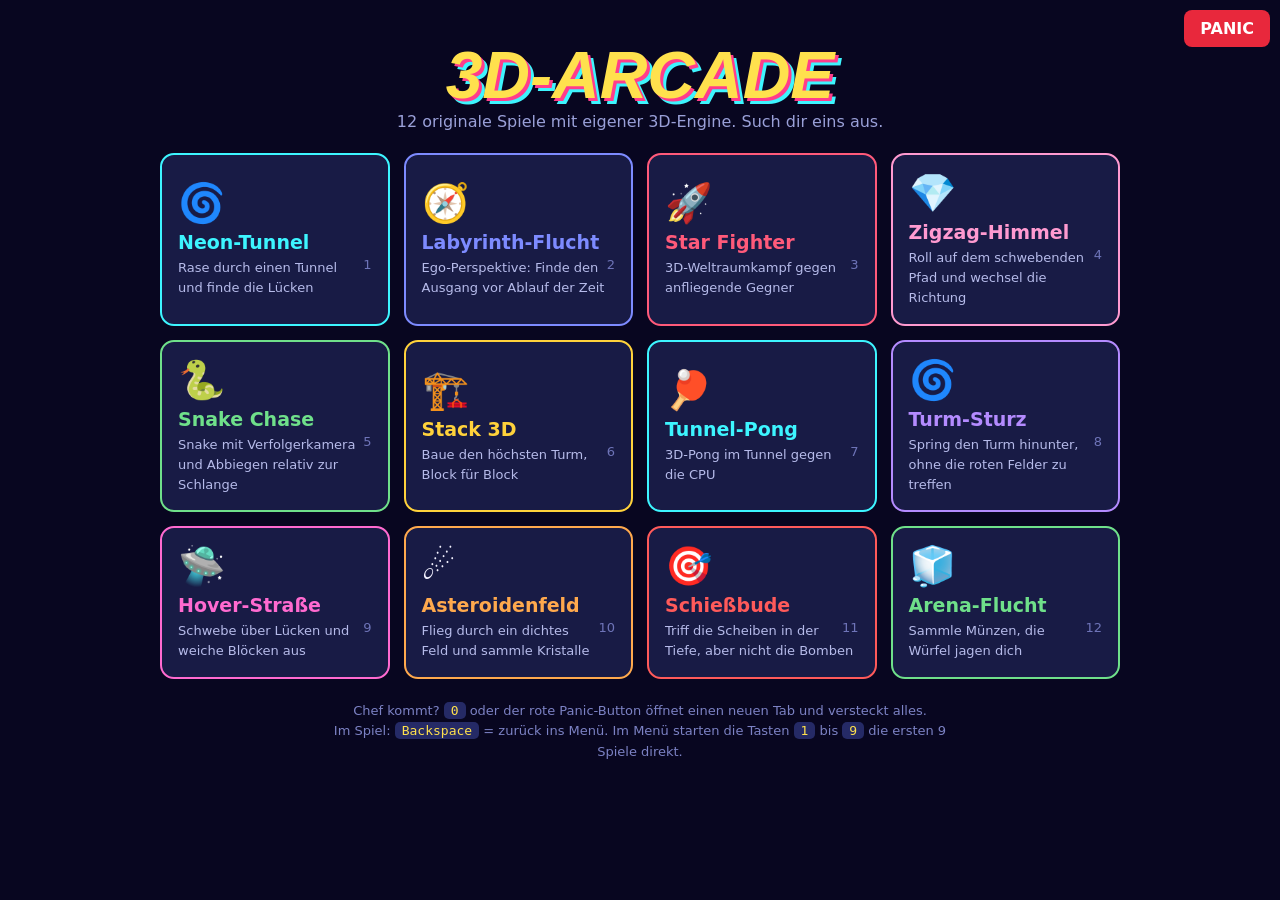
==== games/arcade-3d.html @ 100b87e0 "Add files via upload" ====
<!DOCTYPE html>
<html lang="de">
<head>
<meta charset="utf-8">
<meta name="viewport" content="width=device-width,initial-scale=1,viewport-fit=cover">
<title>3D-Arcade</title>
<style>
:root{box-sizing:border-box;color-scheme:dark;--bg:#080620;--tx:#f2f1ff;--mu:#9aa0d8;padding-top:env(safe-area-inset-top,0px);padding-bottom:env(safe-area-inset-bottom,0px)}
@media (prefers-color-scheme:dark){:root:not([data-theme="light"]){--bg:#080620;--tx:#f2f1ff;--mu:#9aa0d8}}
:root[data-theme="dark"]{--bg:#080620;--tx:#f2f1ff;--mu:#9aa0d8}
html{scroll-padding-top:env(safe-area-inset-top,0px)}
*{box-sizing:border-box}
html,body{height:100%;margin:0;background:var(--bg);color:var(--tx);font-family:"Trebuchet MS",system-ui,sans-serif;overflow:hidden;user-select:none}
canvas{display:none;width:100%;height:100%;touch-action:none}
#hub{height:100%;overflow:auto;display:flex;flex-direction:column;align-items:center;padding:28px 16px}
h1{font:italic 900 clamp(34px,7vw,66px)/1 Impact,"Arial Black",sans-serif;margin:14px 0 4px;color:#ffe14d;text-shadow:3px 3px 0 #ff3d8b,6px 6px 0 #3df5ff;text-align:center}
.sub{color:var(--mu);margin:0 0 22px;text-align:center}
#grid{display:grid;grid-template-columns:repeat(auto-fill,minmax(210px,1fr));gap:14px;width:100%;max-width:960px}
.card{background:#181b45;border:2px solid var(--c,#fff);border-radius:14px;padding:16px;cursor:pointer;color:inherit;font:inherit;text-align:left}
.card:hover{background:#20245a}
.card i{font-style:normal;font-size:38px;display:block}
.card b{display:block;font-size:19px;color:var(--c,#fff);margin:6px 0 4px}
.card span{font-size:13px;color:#b6bbea;line-height:1.4}
.card em{float:right;font-style:normal;color:#6e74b8;font-size:13px}
.hint{color:#7c82c4;font-size:13px;margin-top:22px;text-align:center;max-width:640px;line-height:1.6}
kbd{background:#252a66;border-radius:5px;padding:1px 7px;color:#ffe14d}
#panic,#back{position:fixed;top:calc(10px + env(safe-area-inset-top,0px));z-index:50;border:0;border-radius:8px;font:inherit;font-weight:800;cursor:pointer;padding:9px 16px}
#panic{right:10px;background:#e8283c;color:#fff}
#back{left:10px;background:#252a66;color:#fff;display:none}
#fake{position:fixed;top:0;left:0;right:0;bottom:0;background:#f1f3f4;color:#202124;z-index:99;display:none;font-family:Arial,sans-serif;overflow:auto}
#fake .bar{background:#fff;border-bottom:1px solid #dadce0;padding:10px 20px;font-size:14px}
#fake .bar b{color:#1a73e8;font-size:18px}
#fake .page{background:#fff;max-width:760px;margin:20px auto;padding:56px 64px;box-shadow:0 1px 4px rgba(0,0,0,.3);min-height:900px;font-size:15px;line-height:1.7}
#fake h3{font-size:26px;margin:0 0 18px}
#fake p{margin:0 0 14px}
</style>
</head>
<body>
<div id="hub">
  <h1>3D-ARCADE</h1>
  <p class="sub">12 originale Spiele mit eigener 3D-Engine. Such dir eins aus.</p>
  <div id="grid"></div>
  <p class="hint">Chef kommt? <kbd>0</kbd> oder der rote Panic-Button öffnet einen neuen Tab und versteckt alles.<br>Im Spiel: <kbd>Backspace</kbd> = zurück ins Menü. Im Menü starten die Tasten <kbd>1</kbd> bis <kbd>9</kbd> die ersten 9 Spiele direkt.</p>
</div>
<canvas id="c"></canvas>
<button id="back">← Menü</button>
<button id="panic">PANIC</button>
<div id="fake">
  <div class="bar"><b>Dokumente</b> &nbsp; Referat_Industrielle_Revolution.docx &nbsp; Datei Bearbeiten Ansicht Einfügen</div>
  <div class="page">
    <h3>Die Industrielle Revolution</h3>
    <p>1. Einleitung<br>Die Industrielle Revolution begann im 18. Jahrhundert in Großbritannien und veränderte die Arbeits- und Lebenswelt grundlegend. Dampfmaschine, Eisenbahn und mechanische Webstühle ersetzten schrittweise die Handarbeit.</p>
    <p>2. Ursachen<br>Zu den wichtigsten Ursachen zählen das Bevölkerungswachstum, neue Erfindungen, verfügbare Rohstoffe wie Kohle und Eisen sowie ein wachsender Welthandel.</p>
    <p>3. Folgen<br>Städte wuchsen rasant, es entstand eine Arbeiterklasse, und soziale Fragen rückten in den Mittelpunkt der politischen Debatte.</p>
  </div>
</div>

<script>
window.onerror=function(m,s,l){
  var d=document.getElementById('err');
  if(!d){d=document.createElement('div');d.id='err';d.style.cssText='position:fixed;left:0;right:0;bottom:0;z-index:200;background:#b00020;color:#fff;font:13px monospace;padding:8px;white-space:pre-wrap';document.body.appendChild(d)}
  d.textContent='Fehler: '+m+' (Zeile '+l+')';
};
(function(){
var $=function(i){return document.getElementById(i)};
var cv=$('c'),g=cv.getContext('2d'),hub=$('hub'),fake=$('fake');
var W=800,H=600,F=500,G=null,paused=false,K={},M={x:0,y:0,d:0},R=Math.random;
var cl=function(v,a,b){return Math.max(a,Math.min(b,v))};
function T(s,x,y,z,c,a){g.font='700 '+(z||20)+'px system-ui,sans-serif';g.fillStyle=c||'#fff';g.textAlign=a||'center';g.fillText(s,x,y)}
function rs(){W=cv.width=cv.clientWidth||innerWidth||800;H=cv.height=cv.clientHeight||innerHeight||600;F=Math.min(H*.9,W*1.1)}
addEventListener('resize',rs);

/* ================= Mini-3D-Engine ================= */
var E={x:0,y:0,z:0,yw:0,pt:0,q:[],fog:[10,8,30],far:80};
function rv(x,y,z){var c=Math.cos(E.yw),s=Math.sin(E.yw),a=x*c-z*s,b=x*s+z*c;c=Math.cos(E.pt);s=Math.sin(E.pt);return[a,y*c-b*s,y*s+b*c]}
function vt(x,y,z){return rv(x-E.x,y-E.y,z-E.z)}
function mc(c,l,t){var f=E.fog;return'rgb('+((c[0]*l*(1-t)+f[0]*t)|0)+','+((c[1]*l*(1-t)+f[1]*t)|0)+','+((c[2]*l*(1-t)+f[2]*t)|0)+')'}
function hs(h,s,l){var a=s*Math.min(l,1-l);function f(n){var k=(n+h/30)%12;return Math.round(255*(l-a*Math.max(-1,Math.min(k-3,9-k,1))))}return[f(0),f(8),f(4)]}
var CR=[[-1,-1],[1,-1],[1,1],[-1,1]];
function box(x,y,z,hx,hy,hz,col,edge,sb){
  var h=[hx,hy,hz],c=[x,y,z];
  for(var fi=0;fi<6;fi++){
    var a=fi>>1,s=(fi&1)?-1:1,u=(a+1)%3,w=(a+2)%3,pts=[],cx=0,cy=0,cz=0,mx=-1e9;
    for(var k=0;k<4;k++){
      var P=[0,0,0];P[a]=c[a]+s*h[a];P[u]=c[u]+CR[k][0]*h[u];P[w]=c[w]+CR[k][1]*h[w];
      var v=vt(P[0],P[1],P[2]);pts.push(v);cx+=v[0];cy+=v[1];cz+=v[2];if(v[2]>mx)mx=v[2];
    }
    if(mx<.2)continue;
    cx/=4;cy/=4;cz/=4;
    var n=[0,0,0];n[a]=s;var nv=rv(n[0],n[1],n[2]);
    if(nv[0]*cx+nv[1]*cy+nv[2]*cz>=0)continue;
    var l=.4+.6*Math.max(0,n[0]*.35+n[1]*.8-n[2]*.4),t=Math.min(1,Math.max(0,cz)/E.far);
    E.q.push({z:cz+(sb||0),p:pts,c:mc(col,l,t),e:edge?mc(edge,1,t):0});
  }
}
function sph(x,y,z,r,col){
  var v=vt(x,y,z);if(v[2]<.3)return;var t=Math.min(1,v[2]/E.far);
  E.q.push({z:v[2],d:function(){g.fillStyle=mc(col,1,t);g.beginPath();g.arc(W/2+v[0]/v[2]*F,H/2-v[1]/v[2]*F,Math.max(.8,r/v[2]*F),0,7);g.fill()}});
}
function clip(p){
  var o=[],n=.2;
  for(var i=0;i<p.length;i++){
    var a=p[i],b=p[(i+1)%p.length];
    if(a[2]>=n)o.push(a);
    if((a[2]>=n)!=(b[2]>=n)){var t=(n-a[2])/(b[2]-a[2]);o.push([a[0]+(b[0]-a[0])*t,a[1]+(b[1]-a[1])*t,n])}
  }
  return o;
}
function flush(){
  E.q.sort(function(a,b){return b.z-a.z});
  for(var i=0;i<E.q.length;i++){
    var f=E.q[i];
    if(f.d){f.d();continue}
    var P=clip(f.p);if(P.length<3)continue;
    g.beginPath();
    for(var j=0;j<P.length;j++){var x=W/2+P[j][0]/P[j][2]*F,y=H/2-P[j][1]/P[j][2]*F;if(j)g.lineTo(x,y);else g.moveTo(x,y)}
    g.closePath();g.fillStyle=f.c;g.fill();g.lineWidth=f.e?1.5:1;g.strokeStyle=f.e||f.c;g.stroke();
  }
  E.q.length=0;
}
function bg(a,b){var gr=g.createLinearGradient(0,0,0,H);gr.addColorStop(0,a);gr.addColorStop(1,b);g.fillStyle=gr;g.fillRect(0,0,W,H)}
function arrowK(){return[(K.KeyD||K.ArrowRight?1:0)-(K.KeyA||K.ArrowLeft?1:0),(K.KeyW||K.ArrowUp?1:0)-(K.KeyS||K.ArrowDown?1:0)]}

/* ============ 1. NEON-TUNNEL ============ */
function tunnel(){
  var z=0,x=0,y=0,v=14,t=0,sc=0,dead=0,obs=[],nz=45,HS=3;
  function mk(zz){var b=[1,1,1,1,1,1,1,1,1],n=R()<.5?1:2;for(var i=0;i<n;i++)b[R()*9|0]=0;return{z:zz,b:b,c:0}}
  return{
    kd:function(k){if(dead&&k=='Space')start('tunnel')},
    pd:function(){if(dead)start('tunnel')},
    u:function(dt){
      if(dead)return;
      t+=dt;v=Math.min(40,14+t*.5);z+=v*dt;sc+=v*dt;
      var a=arrowK();x+=a[0]*7*dt;y+=a[1]*7*dt;
      if(M.d){x+=((M.x/W-.5)*2*HS*1.4-x)*Math.min(1,7*dt);y+=(-(M.y/H-.5)*2*HS*1.4-y)*Math.min(1,7*dt)}
      x=cl(x,-HS+.3,HS-.3);y=cl(y,-HS+.3,HS-.3);
      while(nz<z+120){obs.push(mk(nz));nz+=Math.max(14,30-t*.25)}
      obs.forEach(function(o){if(!o.c&&z>=o.z-.3){o.c=1;var i=Math.floor((y+HS)/2)*3+Math.floor((x+HS)/2);if(o.b[i])dead=1;else sc+=50}});
      obs=obs.filter(function(o){return o.z>z-6});
    },
    d:function(){
      E.fog=[8,6,28];E.far=110;E.x=x*.6;E.y=y*.6;E.z=z;E.yw=0;E.pt=0;
      g.fillStyle='#08061c';g.fillRect(0,0,W,H);
      var s0=Math.floor(z/4)*4,ed=[0,220,255];
      for(var i=0;i<30;i++){
        var zz=s0+i*4+2,col=(((s0/4)+i)%2)?[40,40,110]:[28,28,80];
        box(0,-HS-.5,zz,HS+1,.5,2,col,ed,2.5);box(0,HS+.5,zz,HS+1,.5,2,col,ed,2.5);
        box(-HS-.5,0,zz,.5,HS,2,col,ed,2.5);box(HS+.5,0,zz,.5,HS,2,col,ed,2.5);
      }
      obs.forEach(function(o){for(var j=0;j<9;j++)if(o.b[j])box((j%3)*2-2,Math.floor(j/3)*2-2,o.z,1,1,.3,[255,50,100],[255,190,210])});
      flush();
      g.strokeStyle='rgba(255,255,255,.6)';g.lineWidth=2;g.beginPath();g.arc(W/2,H/2,10,0,7);g.stroke();
      T('Punkte '+Math.floor(sc),16,60,22,'#fff','left');T(Math.round(v*3.6)+' km/h',W-16,60,22,'#3df5ff','right');
      T('WASD / Pfeile oder Maus gedrückt halten: Flieg durch die Lücken',W/2,H-10,13,'#889');
      if(dead){T('CRASH!',W/2,H/2,56,'#ff5a7a');T(Math.floor(sc)+' Punkte · Leertaste = nochmal',W/2,H/2+40,20)}
    }
  };
}

/* ============ 2. LABYRINTH-FLUCHT (Raycaster) ============ */
function maze(){
  var lv=1,N,map,px,py,a,tl,dead=0,sc=0;
  function gen(){
    N=Math.min(31,7+lv*2);map=[];for(var i=0;i<N*N;i++)map.push(1);
    var st=[[1,1]];map[N+1]=0;
    while(st.length){
      var c=st[st.length-1],o=[];
      [[2,0],[-2,0],[0,2],[0,-2]].forEach(function(q){var x=c[0]+q[0],y=c[1]+q[1];if(x>0&&y>0&&x<N-1&&y<N-1&&map[y*N+x])o.push(q)});
      if(o.length){var q=o[R()*o.length|0];map[(c[1]+q[1]/2)*N+c[0]+q[0]/2]=0;map[(c[1]+q[1])*N+c[0]+q[0]]=0;st.push([c[0]+q[0],c[1]+q[1]])}else st.pop();
    }
    map[(N-2)*N+N-1]=2;px=1.5;py=1.5;a=.2;tl=25+N*5;
  }
  gen();
  return{
    kd:function(k){if(dead&&k=='Space')start('maze')},
    pd:function(){if(dead)start('maze')},
    u:function(dt){
      if(dead)return;
      tl-=dt;if(tl<=0){dead=1;return}
      var tr=(K.KeyD||K.ArrowRight?1:0)-(K.KeyA||K.ArrowLeft?1:0),fw=(K.KeyW||K.ArrowUp?1:0)-(K.KeyS||K.ArrowDown?1:0);
      if(M.d){tr+=(M.x/W-.5)*3;fw=1}
      a+=tr*2.4*dt;
      var s=fw*3*dt,mx=Math.cos(a)*s,my=Math.sin(a)*s;
      if(!map[Math.floor(py)*N+Math.floor(px+mx+(mx>0?.2:-.2))])px+=mx;
      if(!map[Math.floor(py+my+(my>0?.2:-.2))*N+Math.floor(px)])py+=my;
      if(Math.floor(px)==N-2&&Math.floor(py)==N-2){sc+=Math.floor(tl)*10;lv++;gen()}
    },
    d:function(){
      var gr=g.createLinearGradient(0,0,0,H);gr.addColorStop(0,'#241250');gr.addColorStop(.5,'#050510');gr.addColorStop(1,'#1d1d44');g.fillStyle=gr;g.fillRect(0,0,W,H);
      for(var x=0;x<W;x+=2){
        var cm=2*x/W-1,rx=Math.cos(a)-Math.sin(a)*.66*cm,ry=Math.sin(a)+Math.cos(a)*.66*cm;
        var mx=Math.floor(px),my=Math.floor(py),dx=Math.abs(1/rx),dy=Math.abs(1/ry),sx=rx<0?-1:1,sy=ry<0?-1:1;
        var sdx=(rx<0?px-mx:mx+1-px)*dx,sdy=(ry<0?py-my:my+1-py)*dy,side=0,hit=0;
        for(var i=0;i<90&&!hit;i++){if(sdx<sdy){sdx+=dx;mx+=sx;side=0}else{sdy+=dy;my+=sy;side=1}hit=map[my*N+mx]||0}
        var dist=Math.max(.05,side?sdy-dy:sdx-dx),lh=H/dist,f=Math.max(.12,1-dist/10);
        var c=hit==2?[60,255,140]:side?[70,100,255]:[110,140,255];
        g.fillStyle='rgb('+((c[0]*f)|0)+','+((c[1]*f)|0)+','+((c[2]*f)|0)+')';g.fillRect(x,H/2-lh/2,2,lh);
      }
      var cs=Math.min(6,Math.min(W,H)*.3/N),ox=W-N*cs-12,oy=70;
      for(var j=0;j<N;j++)for(var k=0;k<N;k++){var m=map[j*N+k];if(m){g.fillStyle=m==2?'#3f9':'rgba(120,140,255,.55)';g.fillRect(ox+k*cs,oy+j*cs,cs,cs)}}
      g.fillStyle='#ffe14d';g.fillRect(ox+px*cs-2,oy+py*cs-2,4,4);
      T('Level '+lv+' · Punkte '+sc,16,60,20,'#fff','left');T('Zeit '+Math.ceil(tl),W/2,60,26,tl<10?'#ff5a7a':'#fff');
      T('W/S laufen, A/D drehen (oder Maus gedrückt halten). Ziel ist die grüne Wand in der Ecke',W/2,H-10,13,'#889');
      if(dead){T('ZEIT ABGELAUFEN',W/2,H/2,50,'#ff5a7a');T('Level '+lv+' · Leertaste = nochmal',W/2,H/2+40,20)}
    }
  };
}

/* ============ 3. STAR FIGHTER ============ */
function fighter(){
  var x=0,y=0,hp=5,sc=0,t=0,dead=0,en=[],bl=[],ps=[],st=[],cd=0,sp=1;
  for(var i=0;i<90;i++)st.push({x:(R()-.5)*160,y:(R()-.5)*90,z:R()*160});
  function boom(a,b,c,n){for(var i=0;i<n;i++)ps.push({x:a,y:b,z:c,vx:(R()-.5)*14,vy:(R()-.5)*14,vz:(R()-.5)*14,l:.7})}
  return{
    kd:function(k){if(dead&&k=='Space')start('fighter')},
    pd:function(){if(dead)start('fighter')},
    u:function(dt){
      st.forEach(function(s){s.z-=70*dt;if(s.z<1){s.z=160;s.x=(R()-.5)*160;s.y=(R()-.5)*90}});
      ps.forEach(function(p){p.x+=p.vx*dt;p.y+=p.vy*dt;p.z+=p.vz*dt;p.l-=dt});ps=ps.filter(function(p){return p.l>0});
      if(dead)return;
      t+=dt;
      var a=arrowK();x+=a[0]*16*dt;y+=a[1]*16*dt;
      if(M.d){x+=((M.x/W-.5)*30-x)*Math.min(1,8*dt);y+=(-(M.y/H-.5)*18-y)*Math.min(1,8*dt)}
      x=cl(x,-14,14);y=cl(y,-8,8);
      cd-=dt;if((K.Space||M.d)&&cd<=0){cd=.14;bl.push({x:x-.9,y:y,z:1.5},{x:x+.9,y:y,z:1.5})}
      bl.forEach(function(b){b.z+=170*dt});
      sp-=dt;if(sp<=0){sp=Math.max(.35,1.1-t/70);en.push({bx:(R()-.5)*26,by:(R()-.5)*12,x:0,y:0,z:170,hp:2,ph:R()*6,am:R()*4})}
      en.forEach(function(e){
        e.z-=(30+t*.5)*dt;e.x=cl(e.bx+Math.sin(t*1.5+e.ph)*e.am,-15,15);e.y=cl(e.by+Math.cos(t*1.2+e.ph)*e.am*.5,-9,9);
        bl.forEach(function(b){if(!e.dead&&Math.abs(b.z-e.z)<3&&Math.abs(b.x-e.x)<1.9&&Math.abs(b.y-e.y)<1.4){b.z=999;e.hp--;if(e.hp<=0){e.dead=1;sc+=10;boom(e.x,e.y,e.z,14)}}});
        if(!e.dead&&e.z<1.5&&e.z>-2&&Math.abs(e.x-x)<2&&Math.abs(e.y-y)<1.4){e.dead=1;hp--;boom(e.x,e.y,e.z,20);if(hp<=0){dead=1;boom(x,y,0,30)}}
      });
      en=en.filter(function(e){return !e.dead&&e.z>-8});bl=bl.filter(function(b){return b.z<180});
    },
    d:function(){
      E.fog=[4,4,18];E.far=170;E.x=x*.6;E.y=y*.6+2.2;E.z=-9;E.yw=0;E.pt=-.1;
      bg('#02020c','#0d0a2a');
      st.forEach(function(s){sph(s.x,s.y,s.z,.14,[255,255,255])});
      en.forEach(function(e){
        box(e.x,e.y,e.z,1,.6,1,[220,50,70],[255,170,170]);box(e.x,e.y,e.z,2.4,.15,.5,[150,30,60],[255,120,140]);box(e.x,e.y+.7,e.z,.25,.5,.5,[255,200,60]);
      });
      bl.forEach(function(b){box(b.x,b.y,b.z,.1,.1,1.2,[255,240,90])});
      ps.forEach(function(p){sph(p.x,p.y,p.z,.28,[255,170,60])});
      if(!dead){box(x,y,0,.5,.3,1.3,[60,220,255],[200,255,255]);box(x,y,-.3,1.7,.1,.6,[40,160,230],[200,255,255]);box(x,y+.4,-.7,.1,.4,.5,[255,255,255])}
      flush();
      var v=vt(x,y,60);if(v[2]>1){g.strokeStyle='rgba(120,255,200,.8)';g.lineWidth=2;g.beginPath();g.arc(W/2+v[0]/v[2]*F,H/2-v[1]/v[2]*F,12,0,7);g.stroke()}
      T('Punkte '+sc,16,60,22,'#fff','left');T('♥'.repeat(Math.max(0,hp)),W-16,60,24,'#ff5a7a','right');
      T('WASD / Maus gedrückt halten = steuern und schießen · Leertaste = Feuer',W/2,H-10,13,'#889');
      if(dead){T('SCHIFF ZERSTÖRT',W/2,H/2,50,'#ff5a7a');T(sc+' Punkte · Leertaste = nochmal',W/2,H/2+40,20)}
    }
  };
}

/* ============ 4. ZIGZAG-HIMMEL ============ */
function zig(){
  var tiles=[],cx=0,cz=0,pdir=0,seg=5,bx=0,bz=0,d=0,v=8,t=0,gem=0,fall=0,vy=0,by=.7,dead=0,camx=-6.4,camz=-6.4;
  function add(){tiles.push({x:cx,z:cz,g:R()<.18&&tiles.length>4});if(pdir)cz+=2;else cx+=2;if(--seg<=0){pdir^=1;seg=2+(R()*5|0)}}
  while(tiles.length<70)add();
  function turn(){if(dead){start('zig');return}if(!fall)d^=1}
  return{
    kd:function(k){if(k=='Space'||k.indexOf('Arrow')==0||k=='KeyA'||k=='KeyD')turn()},
    pd:turn,
    u:function(dt){
      t+=dt;
      if(!dead){
        if(!fall){
          v=Math.min(17,8+t*.12);if(d)bz+=v*dt;else bx+=v*dt;
          var on=false;
          tiles.forEach(function(q){if(Math.abs(bx-q.x)<1&&Math.abs(bz-q.z)<1)on=true;if(q.g&&Math.hypot(bx-q.x,bz-q.z)<1.4){q.g=0;gem++}});
          if(!on){fall=1;vy=0}
        }else{vy-=25*dt;by+=vy*dt;if(by<-14)dead=1}
      }
      while(tiles.length<(bx+bz)/2+60)add();
      camx+=(bx-6.4-camx)*Math.min(1,6*dt);camz+=(bz-6.4-camz)*Math.min(1,6*dt);
    },
    d:function(){
      E.fog=[70,40,110];E.far=75;E.x=camx;E.y=8;E.z=camz;E.yw=.785;E.pt=-.62;
      bg('#2a1b5a','#ff8fb8');
      var pr=bx+bz;
      tiles.forEach(function(q,i){
        if(Math.abs(q.x+q.z-pr)>80)return;
        var col=hs((200+i*4)%360,.6,.62);box(q.x,-.3,q.z,1,.3,1,col,[255,255,255]);
        if(q.g)sph(q.x,1,q.z,.35,[255,230,80]);
      });
      sph(bx,by,bz,.5,[255,255,255]);
      flush();
      T('Weite '+Math.floor(pr/2)+'   Diamanten '+gem,16,60,22,'#fff','left');
      T('Tippen / Leertaste / A-D = Richtung wechseln. Bleib auf dem Pfad!',W/2,H-10,13,'#fde');
      if(dead){T('ABGESTÜRZT',W/2,H/2,52,'#fff');T(Math.floor(pr/2)+' Weite · '+gem+' Diamanten · Tippen = nochmal',W/2,H/2+40,20)}
    }
  };
}

/* ============ 5. SNAKE CHASE ============ */
function snake(){
  var N=15,sn=[[7,7],[7,6],[7,5]],d=0,pend=[],tm=0,fd,sc=0,dead=0,yaw=0,ty=0,vx=7.5,vz=7.5,tt=0,DIR=[[0,1],[1,0],[0,-1],[-1,0]];
  function food(){do{fd=[R()*N|0,R()*N|0]}while(sn.some(function(s){return s[0]==fd[0]&&s[1]==fd[1]}))}
  food();
  function turn(r){if(dead){start('snake');return}if(pend.length<2)pend.push(r)}
  return{
    kd:function(k){if(k=='KeyD'||k=='ArrowRight')turn(1);if(k=='KeyA'||k=='ArrowLeft')turn(-1);if(dead&&k=='Space')start('snake')},
    pd:function(x){turn(x>W/2?1:-1)},
    u:function(dt){
      tt+=dt;
      yaw+=(ty-yaw)*Math.min(1,9*dt);
      vx+=(sn[0][0]+.5-vx)*Math.min(1,12*dt);vz+=(sn[0][1]+.5-vz)*Math.min(1,12*dt);
      if(dead)return;
      tm+=dt;
      if(tm>=Math.max(.09,.22-sn.length*.004)){
        tm=0;
        if(pend.length){var r=pend.shift();d=(d+r+4)%4;ty+=r*Math.PI/2}
        var h=[sn[0][0]+DIR[d][0],sn[0][1]+DIR[d][1]];
        if(h[0]<0||h[1]<0||h[0]>=N||h[1]>=N||sn.some(function(s){return s[0]==h[0]&&s[1]==h[1]})){dead=1;return}
        sn.unshift(h);
        if(h[0]==fd[0]&&h[1]==fd[1]){sc++;food()}else sn.pop();
      }
    },
    d:function(){
      E.fog=[10,10,35];E.far=30;E.x=vx-Math.sin(yaw)*5.5;E.z=vz-Math.cos(yaw)*5.5;E.y=4.8;E.yw=yaw;E.pt=-.55;
      bg('#0a0a26','#241552');
      for(var i=0;i<N;i++)for(var j=0;j<N;j++){
        if(Math.hypot(i+.5-vx,j+.5-vz)>11)continue;
        box(i+.5,-.1,j+.5,.5,.1,.5,((i+j)%2)?[40,48,110]:[32,38,90]);
      }
      var wc=[255,60,160],we=[255,170,220];
      box(N/2,.4,-.25,N/2+.5,.4,.25,wc,we);box(N/2,.4,N+.25,N/2+.5,.4,.25,wc,we);box(-.25,.4,N/2,.25,.4,N/2,wc,we);box(N+.25,.4,N/2,.25,.4,N/2,wc,we);
      sn.forEach(function(s,i){
        var c=i?hs(150+i*5,.7,.5):[140,255,170];
        box(s[0]+.5,.35,s[1]+.5,i?.4:.45,i?.3:.35,i?.4:.45,c);
      });
      sph(fd[0]+.5,.7+Math.sin(tt*5)*.15,fd[1]+.5,.32,[255,90,130]);
      flush();
      T('Länge '+sn.length,16,60,22,'#fff','left');
      T('A/D oder Tippen links/rechts = abbiegen. Du drehst relativ zur Schlange',W/2,H-10,13,'#99a');
      if(dead){T('GAME OVER',W/2,H/2,52,'#ff5a7a');T('Länge '+sn.length+' · Leertaste = nochmal',W/2,H/2+40,20)}
    }
  };
}

/* ============ 6. STACK 3D ============ */
function stack3(){
  var L=[{x:0,z:0,w:4,d:4}],mv,a=0,p=-6,dr=1,dead=0,deb=[],cy=0,t=0;
  function nw(){var tp=L[L.length-1];a=L.length%2;p=-6;dr=1;mv={w:tp.w,d:tp.d}}
  nw();
  function place(){
    if(dead){start('stack');return}
    var tp=L[L.length-1],nx,nz,w=mv.w,d=mv.d;
    if(a==0){
      var lo=Math.max(p-w/2,tp.x-tp.w/2),hi=Math.min(p+w/2,tp.x+tp.w/2);
      if(hi-lo<=.05){dead=1;deb.push({x:p,z:tp.z,w:w,d:d,y:L.length*.6,vy:0});return}
      if(Math.abs(p-tp.x)<.14){nx=tp.x;w=tp.w}else{
        nx=(lo+hi)/2;
        if(p>tp.x)deb.push({x:(hi+p+w/2)/2,z:tp.z,w:p+w/2-hi,d:d,y:L.length*.6,vy:0});else deb.push({x:(lo+p-w/2)/2,z:tp.z,w:lo-(p-w/2),d:d,y:L.length*.6,vy:0});
        w=hi-lo;
      }
      nz=tp.z;
    }else{
      var lo2=Math.max(p-d/2,tp.z-tp.d/2),hi2=Math.min(p+d/2,tp.z+tp.d/2);
      if(hi2-lo2<=.05){dead=1;deb.push({x:tp.x,z:p,w:w,d:d,y:L.length*.6,vy:0});return}
      if(Math.abs(p-tp.z)<.14){nz=tp.z;d=tp.d}else{
        nz=(lo2+hi2)/2;
        if(p>tp.z)deb.push({x:tp.x,z:(hi2+p+d/2)/2,w:w,d:p+d/2-hi2,y:L.length*.6,vy:0});else deb.push({x:tp.x,z:(lo2+p-d/2)/2,w:w,d:lo2-(p-d/2),y:L.length*.6,vy:0});
        d=hi2-lo2;
      }
      nx=tp.x;
    }
    L.push({x:nx,z:nz,w:w,d:d});nw();
  }
  return{
    kd:function(k){if(k=='Space'||k=='Enter')place()},
    pd:place,
    u:function(dt){
      t+=dt;
      deb.forEach(function(q){q.vy-=30*dt;q.y+=q.vy*dt});deb=deb.filter(function(q){return q.y>-25});
      cy+=(L.length*.6-cy)*Math.min(1,4*dt);
      if(dead)return;
      p+=dr*(5+Math.min(6,L.length*.12))*dt;if(p>6){p=6;dr=-1}if(p<-6){p=-6;dr=1}
    },
    d:function(){
      E.fog=[22,16,52];E.far=60;E.x=-7.8;E.y=cy+6;E.z=-7.8;E.yw=.785;E.pt=-.5;
      bg('#1b1450','#6a3a8a');
      box(0,-3.3,0,3.2,3,3.2,[50,50,90]);
      L.forEach(function(b,i){box(b.x,i*.6,b.z,b.w/2,.3,b.d/2,hs((i*14)%360,.65,.55),[255,255,255])});
      if(!dead){var tp=L[L.length-1];box(a==0?p:tp.x,L.length*.6,a==1?p:tp.z,mv.w/2,.3,mv.d/2,hs((L.length*14)%360,.7,.62),[255,255,255])}
      deb.forEach(function(q){box(q.x,q.y,q.z,q.w/2,.3,q.d/2,[200,200,220])});
      flush();
      T('Höhe '+(L.length-1),W/2,60,32);
      T('Leertaste oder Tippen = Block setzen. Fast perfekt = Block behält seine Größe',W/2,H-10,13,'#bbd');
      if(dead){T('TURM GEFALLEN',W/2,H/2,48,'#ff7a7a');T('Höhe '+(L.length-1)+' · Leertaste = nochmal',W/2,H/2+40,20)}
    }
  };
}

/* ============ 7. TUNNEL-PONG ============ */
function pong3(){
  var HS=4,ZL=36,px=0,py=0,ax=0,ay=0,bx=0,by=0,bz=18,vx=0,vy=0,vz=14,lives=3,sc=0,dead=0;
  function serve(){bx=0;by=0;bz=18;vx=(R()-.5)*8;vy=(R()-.5)*8;vz=Math.min(32,14+sc*.9)}
  function fr(z,c){box(0,HS+.05,z,HS+.1,.06,.06,c);box(0,-HS-.05,z,HS+.1,.06,.06,c);box(HS+.05,0,z,.06,HS+.1,.06,c);box(-HS-.05,0,z,.06,HS+.1,.06,c)}
  serve();
  return{
    kd:function(k){if(dead&&k=='Space')start('pong3')},
    pd:function(){if(dead)start('pong3')},
    u:function(dt){
      if(dead)return;
      var a=arrowK();
      if(a[0]||a[1]){px+=a[0]*10*dt;py+=a[1]*10*dt}
      else if(M.m||M.d){px+=((M.x/W-.5)*2*HS*1.3-px)*Math.min(1,12*dt);py+=(-(M.y/H-.5)*2*HS*1.3-py)*Math.min(1,12*dt)}
      px=cl(px,-HS+1.2,HS-1.2);py=cl(py,-HS+1,HS-1);
      var ar=4.5+sc*.35;ax+=cl(bx-ax,-ar*dt,ar*dt);ay+=cl(by-ay,-ar*dt,ar*dt);
      bx+=vx*dt;by+=vy*dt;bz+=vz*dt;
      if(Math.abs(bx)>HS-.45){bx=cl(bx,-HS+.45,HS-.45);vx=-vx}
      if(Math.abs(by)>HS-.45){by=cl(by,-HS+.45,HS-.45);vy=-vy}
      if(bz>=ZL&&vz>0){
        if(Math.abs(bx-ax)<1.75&&Math.abs(by-ay)<1.45){vz=-vz;vx+=(bx-ax)*2;vy+=(by-ay)*2}else{sc++;serve()}
      }
      if(bz<=.5&&vz<0){
        if(Math.abs(bx-px)<1.75&&Math.abs(by-py)<1.45){vz=Math.min(40,-vz*1.04);vx=cl(vx+(bx-px)*3,-14,14);vy=cl(vy+(by-py)*3,-14,14)}
        else{lives--;if(lives<=0)dead=1;else serve()}
      }
    },
    d:function(){
      E.fog=[6,4,24];E.far=120;E.x=px*.4;E.y=py*.4;E.z=-10;E.yw=0;E.pt=0;
      g.fillStyle='#06041a';g.fillRect(0,0,W,H);
      for(var z=0;z<=ZL;z+=4)fr(z,[40,70,170]);
      fr(bz,[255,240,120]);
      box(0,0,ZL+.6,HS,HS,.3,[20,16,60],[0,120,200]);
      box(ax,ay,ZL,1.3,1,.08,[255,80,120],[255,200,220]);
      sph(bx,by,bz,.45,[255,255,255]);
      box(px,py,0,1.3,1,.08,[60,220,255],[255,255,255]);
      flush();
      T('Punkte '+sc,16,60,22,'#fff','left');T('♥'.repeat(Math.max(0,lives)),W-16,60,24,'#ff5a7a','right');
      T('Maus bewegen oder WASD: Triff den Ball mit dem blauen Schläger. Der gelbe Ring zeigt, wo der Ball ist',W/2,H-10,13,'#889');
      if(dead){T('VERLOREN',W/2,H/2,52,'#ff5a7a');T(sc+' Punkte · Leertaste = nochmal',W/2,H/2+40,20)}
    }
  };
}

/* ============ 8. TURM-STURZ ============ */
function helix(){
  var P=[[2,0],[2,2],[0,2],[-2,2],[-2,0],[-2,-2],[0,-2],[2,-2]],L=[],k=0,bpx=2,bpz=0,by=2,vy=0,cur=0,dead=0,ca=0,cy=5;
  function lay(i){
    var c=[1,1,1,1,1,1,1,1],h=1+(R()<.5?1:0),d=i>0?Math.min(3,1+(i/8|0)):0,j;
    for(j=0;j<h;j++)c[R()*8|0]=0;
    for(j=0;j<d;j++){var q=R()*8|0;if(c[q])c[q]=2}
    return c;
  }
  for(var i=0;i<14;i++)L.push(lay(i));
  function mv(r){if(!dead)k=(k+r+8)%8}
  return{
    kd:function(c){if(c=='KeyD'||c=='ArrowRight')mv(1);if(c=='KeyA'||c=='ArrowLeft')mv(-1);if(dead&&c=='Space')start('helix')},
    pd:function(x){if(dead){start('helix');return}mv(x>W/2?1:-1)},
    u:function(dt){
      bpx+=(P[k][0]-bpx)*Math.min(1,14*dt);bpz+=(P[k][1]-bpz)*Math.min(1,14*dt);
      var df=Math.atan2(bpz,bpx)-ca;df=Math.atan2(Math.sin(df),Math.cos(df));ca+=df*Math.min(1,8*dt);
      cy+=(by+3.4-cy)*Math.min(1,6*dt);
      if(dead)return;
      vy-=28*dt;by+=vy*dt;
      var yl=-cur*3;
      if(vy<0&&by-.45<=yl&&by-.45>yl-1){
        var s=L[cur][k];
        if(s==1){vy=11;by=yl+.45}else if(s==2)dead=1;
      }
      if(by<yl-1.2){cur++;while(L.length<cur+12)L.push(lay(L.length))}
    },
    d:function(){
      E.fog=[16,10,44];E.far=40;E.x=Math.cos(ca)*9;E.z=Math.sin(ca)*9;E.y=cy;E.yw=Math.atan2(-Math.cos(ca),-Math.sin(ca));E.pt=-.32;
      bg('#150a3a','#4a1f7a');
      for(var i=Math.max(0,cur-2);i<cur+9&&i<L.length;i++){
        var y=-i*3,c=L[i];
        box(0,y-1.5,0,.9,1.5,.9,[90,90,150],[160,160,255]);
        for(var j=0;j<8;j++){
          if(c[j]==0)continue;
          box(P[j][0],y-.2,P[j][1],1,.2,1,c[j]==2?[255,60,90]:hs((i*25+200)%360,.6,.58),c[j]==2?[255,200,210]:[255,255,255]);
        }
      }
      sph(bpx,by,bpz,.45,[255,230,90]);
      flush();
      T('Ebene '+cur,W/2,60,32);
      T('A/D oder Tippen links/rechts: Wandere um den Turm und fall durch die Lücken. Rot ist tödlich',W/2,H-10,13,'#bbd');
      if(dead){T('ZERSCHELLT',W/2,H/2,52,'#ff5a7a');T('Ebene '+cur+' · Leertaste = nochmal',W/2,H/2+40,20)}
    }
  };
}

/* ============ 9. HOVER-STRASSE ============ */
function hover(){
  var x=0,y=0,vy=0,z=0,v=16,t=0,dead=0,rows=[],nr=0,gnd=1;
  function row(){
    var r={t:[1,1,1],o:[0,0,0]},q=R();
    if(nr>6){
      if(q<.12+Math.min(.1,nr/800)&&!(rows.length&&rows[rows.length-1].g)){r.t=[0,0,0];r.g=1}
      else if(q<.45)r.t[R()*3|0]=0;
      else if(q<.75)r.o[R()*3|0]=1;
    }
    rows.push(r);nr++;
  }
  while(nr<40)row();
  function jump(){if(dead){start('hover');return}if(gnd)vy=9.5}
  return{
    kd:function(k){if(k=='Space'||k=='ArrowUp'||k=='KeyW')jump()},
    pd:jump,
    u:function(dt){
      if(dead)return;
      t+=dt;v=Math.min(36,16+t*.35);z+=v*dt;
      var a=arrowK();x+=a[0]*8*dt;
      if(M.d)x+=((M.x/W-.5)*7-x)*Math.min(1,8*dt);
      x=cl(x,-3.4,3.4);
      var ri=Math.floor(z/4),r=rows[ri],ln=Math.floor((x+3)/2),on=!!(r&&ln>=0&&ln<3&&r.t[ln]);
      vy-=26*dt;y+=vy*dt;
      gnd=0;
      if(on&&y<=0&&vy<=0&&y>-.9){y=0;vy=0;gnd=1}
      if(on&&r.o[ln]&&y<1.3&&Math.abs(z-(ri*4+2))<.9)dead=1;
      if(y<-9)dead=1;
      while(nr<ri+40)row();
    },
    d:function(){
      E.fog=[40,10,70];E.far=100;E.x=x*.7;E.y=y*.5+3.2;E.z=z-7;E.yw=0;E.pt=-.22;
      bg('#12062e','#ff6a9a');
      var ri=Math.floor(z/4);
      for(var i=Math.max(0,ri-2);i<ri+24&&i<rows.length;i++){
        var r=rows[i],c=(i%2)?[60,50,150]:[48,40,125];
        for(var j=0;j<3;j++){
          if(r.t[j])box(j*2-2,-.3,i*4+2,1,.3,2,c,[255,70,200],2);
          if(r.o[j])box(j*2-2,.9,i*4+2,.9,.9,.6,[255,70,110],[255,210,220]);
        }
      }
      box(x,y+.5,z,.45,.22,.9,[60,230,255],[255,255,255]);box(x,y+.45,z-.2,1.1,.07,.4,[40,180,240],[255,255,255]);
      flush();
      T('Strecke '+Math.floor(z)+' m',16,60,22,'#fff','left');T(Math.round(v*3.6)+' km/h',W-16,60,22,'#ffd23b','right');
      T('A/D lenken · Leertaste oder Tippen = springen. Spring über Lücken und rote Blöcke',W/2,H-10,13,'#fde');
      if(dead){T('ABGESTÜRZT',W/2,H/2,52,'#fff');T(Math.floor(z)+' m · Leertaste = nochmal',W/2,H/2+40,20)}
    }
  };
}

/* ============ 10. ASTEROIDENFELD ============ */
function aster(){
  var x=0,y=0,z=0,v=22,en=100,t=0,sc=0,dead=0,A=[],C=[],nz=60,st=[];
  for(var i=0;i<90;i++)st.push({x:(R()-.5)*200,y:(R()-.5)*120,z:R()*200});
  function mk(zz){
    var s=1+R()*2.2;
    A.push({x:(R()-.5)*34,y:(R()-.5)*20,z:zz,h:[s,s*(.6+R()*.6),s],c:[(110+R()*40)|0,(100+R()*30)|0,(95+R()*30)|0]});
    if(R()<.3)C.push({x:(R()-.5)*26,y:(R()-.5)*16,z:zz+R()*20});
  }
  return{
    kd:function(k){if(dead&&k=='Space')start('aster')},
    pd:function(){if(dead)start('aster')},
    u:function(dt){
      if(dead)return;
      t+=dt;var boost=K.Space&&en>0;
      v=Math.min(60,22+t*.6)*(boost?1.5:1);if(boost)en-=30*dt;else en=Math.min(100,en+8*dt);
      var pz=z;z+=v*dt;sc+=v*dt*.1;
      var a=arrowK();x+=a[0]*14*dt;y+=a[1]*14*dt;
      if(M.d){x+=((M.x/W-.5)*34-x)*Math.min(1,8*dt);y+=(-(M.y/H-.5)*20-y)*Math.min(1,8*dt)}
      x=cl(x,-16,16);y=cl(y,-10,10);
      while(nz<z+220){mk(nz);nz+=Math.max(2.2,9-t*.08)}
      A.forEach(function(s){if(s.z+s.h[2]>=pz-.5&&s.z-s.h[2]<=z+.5&&Math.abs(s.x-x)<s.h[0]+.9&&Math.abs(s.y-y)<s.h[1]+.6)dead=1});
      C.forEach(function(c){if(!c.d&&c.z>=pz-1&&c.z<=z+1&&Math.hypot(c.x-x,c.y-y)<1.8){c.d=1;en=Math.min(100,en+25);sc+=25}});
      A=A.filter(function(s){return s.z>z-12});C=C.filter(function(c){return !c.d&&c.z>z-12});
      st.forEach(function(s){if(s.z<z-10){s.z+=200;s.x=(R()-.5)*200;s.y=(R()-.5)*120}});
    },
    d:function(){
      E.fog=[4,4,16];E.far=220;E.x=x*.7;E.y=y*.7+2;E.z=z-9;E.yw=0;E.pt=-.08;
      bg('#02020c','#100a30');
      st.forEach(function(s){sph(s.x,s.y,s.z+z*0,.14,[255,255,255])});
      A.forEach(function(s){box(s.x,s.y,s.z,s.h[0],s.h[1],s.h[2],s.c,[70,64,58])});
      C.forEach(function(c){sph(c.x,c.y,c.z,.6,[80,240,255])});
      if(!dead){
        box(x,y,z,.5,.28,1.1,[60,220,255],[200,255,255]);box(x,y,z-.3,1.6,.1,.5,[40,160,230],[200,255,255]);
        if(K.Space&&en>0)box(x,y,z-1.6,.3,.2,.6,[255,170,60]);
      }
      flush();
      g.fillStyle='rgba(255,255,255,.2)';g.fillRect(W/2-80,52,160,10);g.fillStyle='#ffd23b';g.fillRect(W/2-80,52,160*en/100,10);
      T('Punkte '+Math.floor(sc),16,60,22,'#fff','left');T(Math.round(v*3.6)+' km/h',W-16,60,22,'#3df5ff','right');
      T('WASD oder Maus gedrückt halten = steuern · Leertaste = Boost · Sammle die blauen Kristalle',W/2,H-10,13,'#889');
      if(dead){T('KOLLISION!',W/2,H/2,52,'#ff5a7a');T(Math.floor(sc)+' Punkte · Leertaste = nochmal',W/2,H/2+40,20)}
    }
  };
}

/* ============ 11. SCHIESSBUDE ============ */
function gallery(){
  var tg=[],t=0,tl=45,sc=0,sh=0,hit=0,cx=W/2,cy=H/2,dead=0,ps=[],sp=0;
  function cam(){E.x=0;E.y=1.6;E.z=-10;E.yw=0;E.pt=0}
  function spawn(){var b=R()<.22;tg.push({x:(R()-.5)*20,y:.8+R()*5.5,z:12+R()*38,b:b,l:2.4+R()*1.2,ph:R()*6,r:b?.8:1})}
  function px(o){return o.x+Math.sin(t*1.5+o.ph)*1.5}
  function fire(sx0,sy0){
    if(dead)return;
    cam();sh++;
    var best=null,bz=1e9;
    tg.forEach(function(o){
      var v=vt(px(o),o.y,o.z);if(v[2]<1)return;
      var sx=W/2+v[0]/v[2]*F,sy=H/2-v[1]/v[2]*F,r=o.r/v[2]*F;
      if(Math.hypot(sx0-sx,sy0-sy)<r*1.1&&v[2]<bz){bz=v[2];best=o}
    });
    if(best){
      best.l=0;hit++;sc+=best.b?-15:Math.round(10+bz/3);
      for(var i=0;i<10;i++)ps.push({x:px(best),y:best.y,z:best.z,vx:(R()-.5)*10,vy:(R()-.5)*10,vz:(R()-.5)*6,l:.5,b:best.b});
    }
  }
  return{
    kd:function(k){if(dead&&k=='Space'){start('gallery');return}if(k=='Space')fire(cx,cy)},
    pd:function(x,y){if(dead){start('gallery');return}cx=x;cy=y;fire(x,y)},
    u:function(dt){
      ps.forEach(function(p){p.x+=p.vx*dt;p.y+=p.vy*dt;p.z+=p.vz*dt;p.l-=dt});ps=ps.filter(function(p){return p.l>0});
      if(dead)return;
      t+=dt;tl-=dt;if(tl<=0){dead=1;return}
      var a=arrowK();if(a[0]||a[1]){cx=cl(cx+a[0]*500*dt,0,W);cy=cl(cy-a[1]*500*dt,0,H)}else if(M.m){cx=M.x;cy=M.y}
      sp-=dt;if(sp<=0&&tg.length<7){sp=.45;spawn()}
      tg.forEach(function(o){o.l-=dt});tg=tg.filter(function(o){return o.l>0});
    },
    d:function(){
      cam();E.fog=[60,80,120];E.far=90;
      bg('#6fb7ff','#d9f0ff');
      box(0,-.7,35,18,.2,30,[40,110,70]);
      for(var i=0;i<8;i++){box(-15,1.4,10+i*6,.3,1.4,.3,[120,90,60]);box(15,1.4,10+i*6,.3,1.4,.3,[120,90,60])}
      box(0,4,64,20,8,.3,[70,60,120],[200,180,255]);
      tg.forEach(function(o){
        var X=px(o);
        if(o.b){sph(X,o.y,o.z,o.r,[30,30,40]);sph(X,o.y+o.r*.9,o.z-.2,.2,[255,60,60])}
        else{sph(X,o.y,o.z,o.r,[255,255,255]);sph(X,o.y,o.z-.05,o.r*.65,[255,60,80]);sph(X,o.y,o.z-.1,o.r*.3,[255,255,255])}
      });
      ps.forEach(function(p){sph(p.x,p.y,p.z,.2,p.b?[60,60,70]:[255,220,60])});
      flush();
      g.strokeStyle='#111';g.lineWidth=2;g.beginPath();g.arc(cx,cy,16,0,7);g.moveTo(cx-24,cy);g.lineTo(cx+24,cy);g.moveTo(cx,cy-24);g.lineTo(cx,cy+24);g.stroke();
      T('Punkte '+sc,16,60,22,'#123','left');T('Zeit '+Math.ceil(tl),W-16,60,24,tl<10?'#d22':'#123','right');
      T('Klicken oder Leertaste (Fadenkreuz mit WASD). Schieß auf die Scheiben, nicht auf die schwarzen Bomben',W/2,H-10,13,'#123');
      if(dead){T('ZEIT ABGELAUFEN',W/2,H/2,48,'#123');T(sc+' Punkte · Treffer '+(sh?Math.round(hit/sh*100):0)+' % · Leertaste = nochmal',W/2,H/2+40,20,'#123')}
    }
  };
}

/* ============ 12. ARENA-FLUCHT ============ */
function arena(){
  var A=11,px=0,pz=0,dv=0,dc=0,en=[],co=[],sc=0,t=0,dead=0,tt=0;
  function spw(){var s=R()*4|0,e=(R()-.5)*2*A;en.push({x:s<2?(s?A:-A):e,z:s<2?e:(s==2?A:-A)})}
  function coin(){co.push({x:(R()-.5)*2*(A-1),z:(R()-.5)*2*(A-1)})}
  spw();spw();coin();
  return{
    kd:function(k){if(dead&&k=='Space'){start('arena');return}if(k=='Space'&&dc<=0){dv=.25;dc=1.6}},
    pd:function(){if(dead)start('arena')},
    u:function(dt){
      tt+=dt;dc-=dt;
      if(dead)return;
      t+=dt;
      var a=arrowK(),sp=8*(dv>0?2.6:1);dv-=dt;
      if(M.d){var mx=M.x-W/2,mz=-(M.y-H/2),l=Math.hypot(mx,mz);if(l>20){a=[mx/l,mz/l]}}
      var al=Math.hypot(a[0],a[1]);if(al>1){a=[a[0]/al,a[1]/al]}
      px=cl(px+a[0]*sp*dt,-A+.6,A-.6);pz=cl(pz+a[1]*sp*dt,-A+.6,A-.6);
      var es=3.2+Math.min(3,t*.04);
      en.forEach(function(e){
        var dx=px-e.x,dz=pz-e.z,d=Math.hypot(dx,dz)||1;e.x+=dx/d*es*dt;e.z+=dz/d*es*dt;
        if(d<1){if(dv>0){sc+=5;var s=R()*4|0;e.x=s<2?(s?A:-A):(R()-.5)*2*A;e.z=s<2?(R()-.5)*2*A:(s==2?A:-A)}else dead=1}
      });
      co=co.filter(function(c){
        if(Math.hypot(c.x-px,c.z-pz)<1.2){sc++;coin();if(sc%3==0)spw();return false}
        return true;
      });
    },
    d:function(){
      E.fog=[10,10,40];E.far=80;E.x=0;E.y=17;E.z=-14;E.yw=0;E.pt=-.9;
      bg('#0a0a26','#1c1450');
      for(var i=-5;i<=5;i++)for(var j=-5;j<=5;j++)box(i*2,-.1,j*2,1,.1,1,((i+j)&1)?[44,50,110]:[36,40,92]);
      var wc=[255,60,160],we=[255,170,220];
      box(0,.5,A+.3,A+.6,.5,.3,wc,we);box(0,.5,-A-.3,A+.6,.5,.3,wc,we);box(A+.3,.5,0,.3,.5,A,wc,we);box(-A-.3,.5,0,.3,.5,A,wc,we);
      en.forEach(function(e,i){box(e.x,.55+Math.sin(tt*6+i)*.1,e.z,.5,.5,.5,[255,70,90],[255,200,210])});
      co.forEach(function(c){sph(c.x,.9+Math.sin(tt*4)*.15,c.z,.4,[255,225,70])});
      box(px,.6,pz,.55,.55,.55,dv>0?[255,255,255]:[60,220,255],[255,255,255]);
      flush();
      g.fillStyle='rgba(255,255,255,.2)';g.fillRect(W/2-60,52,120,8);g.fillStyle=dc<=0?'#6fe08a':'#ffd23b';g.fillRect(W/2-60,52,120*(dc<=0?1:1-dc/1.6),8);
      T('Münzen '+sc,16,60,22,'#fff','left');T('Zeit '+Math.floor(t)+' s',W-16,60,22,'#fff','right');
      T('WASD oder Maus gedrückt halten = laufen · Leertaste = Sprint, der Gegner umwirft',W/2,H-10,13,'#889');
      if(dead){T('ERWISCHT!',W/2,H/2,52,'#ff5a7a');T(sc+' Münzen · Leertaste = nochmal',W/2,H/2+40,20)}
    }
  };
}

/* ============ Hub & Steuerung ============ */
var GM={tunnel:tunnel,maze:maze,fighter:fighter,zig:zig,snake:snake,stack:stack3,pong3:pong3,helix:helix,hover:hover,aster:aster,gallery:gallery,arena:arena};
var LIST=[
  ['tunnel','🌀','Neon-Tunnel','Rase durch einen Tunnel und finde die Lücken','#3df5ff'],
  ['maze','🧭','Labyrinth-Flucht','Ego-Perspektive: Finde den Ausgang vor Ablauf der Zeit','#7d8bff'],
  ['fighter','🚀','Star Fighter','3D-Weltraumkampf gegen anfliegende Gegner','#ff5a7a'],
  ['zig','💎','Zigzag-Himmel','Roll auf dem schwebenden Pfad und wechsel die Richtung','#ff9ad0'],
  ['snake','🐍','Snake Chase','Snake mit Verfolgerkamera und Abbiegen relativ zur Schlange','#6fe08a'],
  ['stack','🏗️','Stack 3D','Baue den höchsten Turm, Block für Block','#ffd23b'],
  ['pong3','🏓','Tunnel-Pong','3D-Pong im Tunnel gegen die CPU','#3df5ff'],
  ['helix','🌀','Turm-Sturz','Spring den Turm hinunter, ohne die roten Felder zu treffen','#b48bff'],
  ['hover','🛸','Hover-Straße','Schwebe über Lücken und weiche Blöcken aus','#ff6ad0'],
  ['aster','☄️','Asteroidenfeld','Flieg durch ein dichtes Feld und sammle Kristalle','#ffa94d'],
  ['gallery','🎯','Schießbude','Triff die Scheiben in der Tiefe, aber nicht die Bomben','#ff5a5a'],
  ['arena','🧊','Arena-Flucht','Sammle Münzen, die Würfel jagen dich','#6fe08a']
];
var html='';
LIST.forEach(function(q,i){html+='<button class="card" style="--c:'+q[4]+'" data-k="'+q[0]+'"><i>'+q[1]+'</i><b>'+q[2]+'</b><em>'+(i+1)+'</em><span>'+q[3]+'</span></button>'});
$('grid').innerHTML=html;
var cards=document.querySelectorAll('.card');
for(var ci=0;ci<cards.length;ci++)(function(b){b.onclick=function(){start(b.getAttribute('data-k'))}})(cards[ci]);

function start(n){
  for(var k in K)K[k]=0;
  M.d=0;hub.style.display='none';cv.style.display='block';$('back').style.display='block';
  rs();G=GM[n]();
}
function home(){G=null;cv.style.display='none';hub.style.display='flex';$('back').style.display='none'}
$('back').onclick=home;

var PANIC_URL='https://de.wikipedia.org/wiki/Industrielle_Revolution';
function panic(){
  if(fake.style.display=='block'){fake.style.display='none';paused=false;document.title='3D-Arcade';return}
  try{window.open(PANIC_URL,'_blank')}catch(e){}
  fake.style.display='block';paused=true;document.title='Referat - Dokumente';
}
$('panic').onclick=panic;

addEventListener('keydown',function(e){
  var k=e.code;
  if(k=='Digit0'||k=='Numpad0'){panic();return}
  if(paused)return;
  if(G&&['Space','ArrowUp','ArrowDown','ArrowLeft','ArrowRight','Backspace'].indexOf(k)>=0)e.preventDefault();
  if(e.repeat)return;
  K[k]=1;
  if(!G){var n=parseInt(e.key,10);if(n>=1&&n<=LIST.length)start(LIST[n-1][0]);return}
  if(k=='Backspace'){home();return}
  if(G.kd)G.kd(k);
});
addEventListener('keyup',function(e){K[e.code]=0});
addEventListener('blur',function(){for(var k in K)K[k]=0});
cv.addEventListener('pointerdown',function(e){M.x=e.clientX;M.y=e.clientY;M.d=1;try{window.focus()}catch(x){}if(G&&G.pd)G.pd(e.clientX,e.clientY)});
addEventListener('pointermove',function(e){M.x=e.clientX;M.y=e.clientY;M.m=1});
addEventListener('pointerup',function(){M.d=0});

var last=performance.now();
function loop(t){
  var dt=Math.min((t-last)/1000,.05);last=t;
  if(G&&!paused){
    if(cv.clientWidth&&(W!==cv.clientWidth||H!==cv.clientHeight))rs();
    G.u(dt);G.d();
  }
  requestAnimationFrame(loop);
}
requestAnimationFrame(loop);
window.__arcade={start:start,home:home,GM:GM,LIST:LIST};
})();
</script>
</body>
</html>
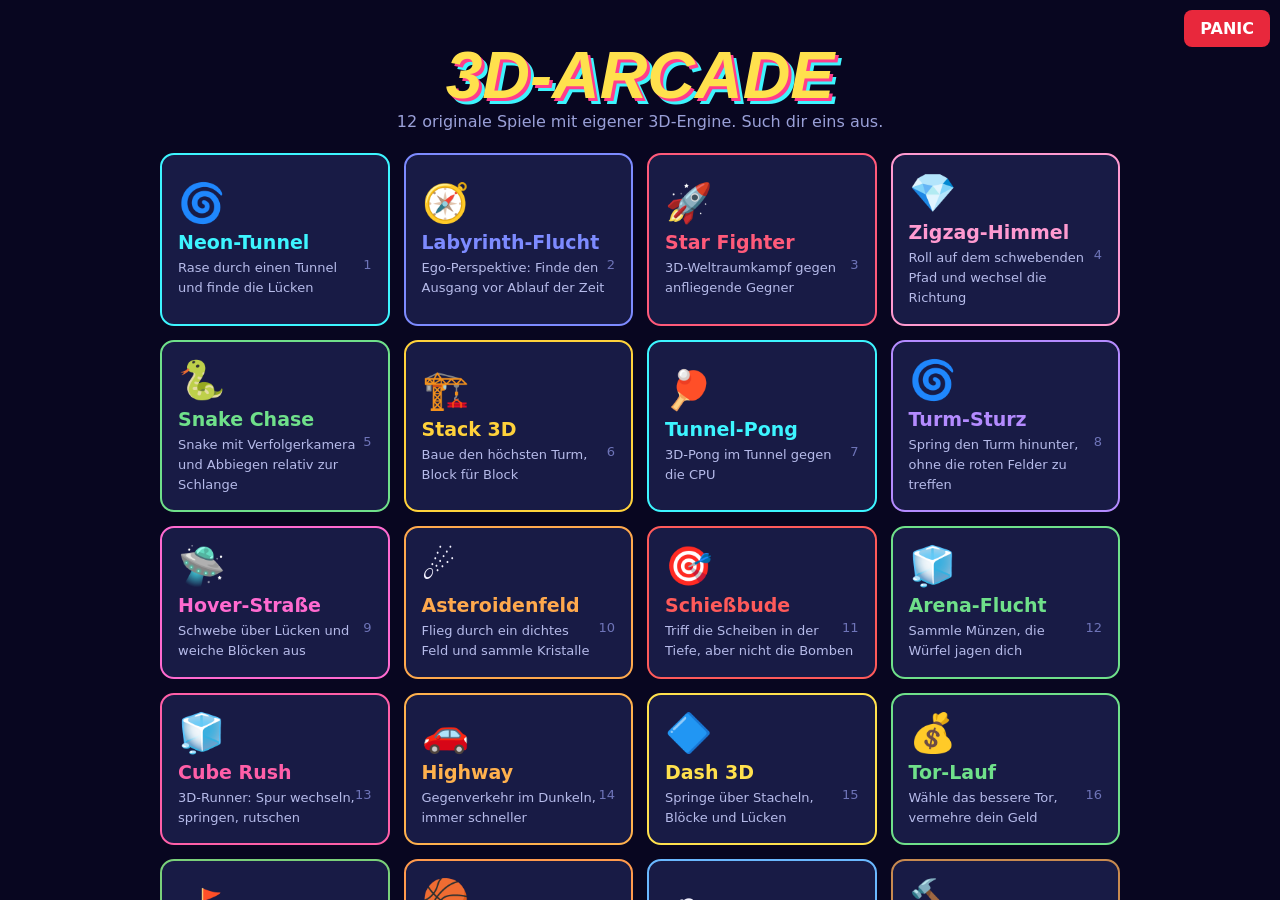
==== commit ed27d03a: "Add files via upload" ====
--- a/games/arcade-3d.html
+++ b/games/arcade-3d.html
@@ -67,7 +67,9 @@
 var W=800,H=600,F=500,G=null,paused=false,K={},M={x:0,y:0,d:0},R=Math.random;
 var cl=function(v,a,b){return Math.max(a,Math.min(b,v))};
 function T(s,x,y,z,c,a){g.font='700 '+(z||20)+'px system-ui,sans-serif';g.fillStyle=c||'#fff';g.textAlign=a||'center';g.fillText(s,x,y)}
-function rs(){W=cv.width=cv.clientWidth||innerWidth||800;H=cv.height=cv.clientHeight||innerHeight||600;F=Math.min(H*.9,W*1.1)}
+var PR=Math.min(window.devicePixelRatio||1,1.5),FE=.016,SH=0;
+function rs(){W=cv.clientWidth||innerWidth||800;H=cv.clientHeight||innerHeight||600;cv.width=Math.round(W*PR);cv.height=Math.round(H*PR);g.setTransform(PR,0,0,PR,0,0);F=Math.min(H*.9,W*1.1)}
+function shake(n){SH=Math.max(SH,n)}
 addEventListener('resize',rs);
 
 /* ================= Mini-3D-Engine ================= */
@@ -77,25 +79,38 @@
 function mc(c,l,t){var f=E.fog;return'rgb('+((c[0]*l*(1-t)+f[0]*t)|0)+','+((c[1]*l*(1-t)+f[1]*t)|0)+','+((c[2]*l*(1-t)+f[2]*t)|0)+')'}
 function hs(h,s,l){var a=s*Math.min(l,1-l);function f(n){var k=(n+h/30)%12;return Math.round(255*(l-a*Math.max(-1,Math.min(k-3,9-k,1))))}return[f(0),f(8),f(4)]}
 var CR=[[-1,-1],[1,-1],[1,1],[-1,1]];
-function box(x,y,z,hx,hy,hz,col,edge,sb){
-  var h=[hx,hy,hz],c=[x,y,z];
+function box(x,y,z,hx,hy,hz,col,edge,sb,ry,al){
+  var h=[hx,hy,hz],c=[x,y,z],cs=ry?Math.cos(ry):1,sn=ry?Math.sin(ry):0;
+  function R2(o){return ry?[o[0]*cs+o[2]*sn,o[1],-o[0]*sn+o[2]*cs]:o}
   for(var fi=0;fi<6;fi++){
     var a=fi>>1,s=(fi&1)?-1:1,u=(a+1)%3,w=(a+2)%3,pts=[],cx=0,cy=0,cz=0,mx=-1e9;
     for(var k=0;k<4;k++){
-      var P=[0,0,0];P[a]=c[a]+s*h[a];P[u]=c[u]+CR[k][0]*h[u];P[w]=c[w]+CR[k][1]*h[w];
-      var v=vt(P[0],P[1],P[2]);pts.push(v);cx+=v[0];cy+=v[1];cz+=v[2];if(v[2]>mx)mx=v[2];
+      var o=[0,0,0];o[a]=s*h[a];o[u]=CR[k][0]*h[u];o[w]=CR[k][1]*h[w];o=R2(o);
+      var v=vt(c[0]+o[0],c[1]+o[1],c[2]+o[2]);pts.push(v);cx+=v[0];cy+=v[1];cz+=v[2];if(v[2]>mx)mx=v[2];
     }
     if(mx<.2)continue;
     cx/=4;cy/=4;cz/=4;
-    var n=[0,0,0];n[a]=s;var nv=rv(n[0],n[1],n[2]);
+    var n=[0,0,0];n[a]=s;n=R2(n);var nv=rv(n[0],n[1],n[2]);
     if(nv[0]*cx+nv[1]*cy+nv[2]*cz>=0)continue;
-    var l=.4+.6*Math.max(0,n[0]*.35+n[1]*.8-n[2]*.4),t=Math.min(1,Math.max(0,cz)/E.far);
-    E.q.push({z:cz+(sb||0),p:pts,c:mc(col,l,t),e:edge?mc(edge,1,t):0});
-  }
-}
-function sph(x,y,z,r,col){
+    var l=.36+.5*Math.max(0,n[0]*.35+n[1]*.8-n[2]*.4)+.16*Math.max(0,-n[0]*.6+n[1]*.2+n[2]*.5),t=Math.min(1,Math.max(0,cz)/E.far);
+    E.q.push({z:cz+(sb||0),p:pts,c:mc(col,Math.min(1.12,l),t),e:edge?mc(edge,1,t):0,a:al});
+  }
+}
+function quad(a,b,c,d,col,sb,al){
+  var V=[a,b,c,d].map(function(p){return vt(p[0],p[1],p[2])});
+  if(Math.max(V[0][2],V[1][2],V[2][2],V[3][2])<.2)return;
+  var cz=(V[0][2]+V[1][2]+V[2][2]+V[3][2])/4,t=Math.min(1,Math.max(0,cz)/E.far);
+  E.q.push({z:cz+(sb||0),p:V,c:mc(col,1,t),e:0,a:al});
+}
+function shadow(x,y,z,r,al){quad([x-r,y+.02,z-r],[x+r,y+.02,z-r],[x+r,y+.02,z+r],[x-r,y+.02,z+r],[0,0,0],r+1,al||.32)}
+function sph(x,y,z,r,col,gl){
   var v=vt(x,y,z);if(v[2]<.3)return;var t=Math.min(1,v[2]/E.far);
-  E.q.push({z:v[2],d:function(){g.fillStyle=mc(col,1,t);g.beginPath();g.arc(W/2+v[0]/v[2]*F,H/2-v[1]/v[2]*F,Math.max(.8,r/v[2]*F),0,7);g.fill()}});
+  E.q.push({z:v[2],d:function(){
+    var sx=W/2+v[0]/v[2]*F,sy=H/2-v[1]/v[2]*F,rr=Math.max(.8,r/v[2]*F);
+    if(gl){g.globalCompositeOperation='lighter';var gr=g.createRadialGradient(sx,sy,0,sx,sy,rr*3.2);gr.addColorStop(0,mc(col,.55,t));gr.addColorStop(1,'rgba(0,0,0,0)');g.fillStyle=gr;g.beginPath();g.arc(sx,sy,rr*3.2,0,7);g.fill();g.globalCompositeOperation='source-over'}
+    g.fillStyle=mc(col,1,t);g.beginPath();g.arc(sx,sy,rr,0,7);g.fill();
+    if(rr>5){g.fillStyle='rgba(255,255,255,.28)';g.beginPath();g.arc(sx-rr*.3,sy-rr*.3,rr*.28,0,7);g.fill()}
+  }});
 }
 function clip(p){
   var o=[],n=.2;
@@ -112,12 +127,18 @@
     var f=E.q[i];
     if(f.d){f.d();continue}
     var P=clip(f.p);if(P.length<3)continue;
+    var mnx=1e9,mxx=-1e9,mny=1e9,mxy=-1e9;
     g.beginPath();
-    for(var j=0;j<P.length;j++){var x=W/2+P[j][0]/P[j][2]*F,y=H/2-P[j][1]/P[j][2]*F;if(j)g.lineTo(x,y);else g.moveTo(x,y)}
-    g.closePath();g.fillStyle=f.c;g.fill();g.lineWidth=f.e?1.5:1;g.strokeStyle=f.e||f.c;g.stroke();
+    for(var j=0;j<P.length;j++){var x=W/2+P[j][0]/P[j][2]*F,y=H/2-P[j][1]/P[j][2]*F;if(x<mnx)mnx=x;if(x>mxx)mxx=x;if(y<mny)mny=y;if(y>mxy)mxy=y;if(j)g.lineTo(x,y);else g.moveTo(x,y)}
+    if(mxx<0||mnx>W||mxy<0||mny>H)continue;
+    g.closePath();if(f.a!=null)g.globalAlpha=f.a;g.fillStyle=f.c;g.fill();g.lineWidth=f.e?1.5:1;g.strokeStyle=f.e||f.c;g.stroke();if(f.a!=null)g.globalAlpha=1;
   }
   E.q.length=0;
 }
+function hsh(i){return((i*2654435761)>>>0)%1000}
+function tx3(s,x,y,z,c){var v=vt(x,y,z);if(v[2]<1)return;T(s,W/2+v[0]/v[2]*F,H/2-v[1]/v[2]*F,Math.min(70,Math.max(12,F*1.2/v[2])),c)}
+var VG=null,VW=0,VH=0;
+function vig(){if(!VG||VW!==W||VH!==H){VW=W;VH=H;VG=g.createRadialGradient(W/2,H/2,Math.min(W,H)*.45,W/2,H/2,Math.max(W,H)*.78);VG.addColorStop(0,'rgba(0,0,0,0)');VG.addColorStop(1,'rgba(0,0,0,.38)')}g.fillStyle=VG;g.fillRect(0,0,W,H)}
 function bg(a,b){var gr=g.createLinearGradient(0,0,0,H);gr.addColorStop(0,a);gr.addColorStop(1,b);g.fillStyle=gr;g.fillRect(0,0,W,H)}
 function arrowK(){return[(K.KeyD||K.ArrowRight?1:0)-(K.KeyA||K.ArrowLeft?1:0),(K.KeyW||K.ArrowUp?1:0)-(K.KeyS||K.ArrowDown?1:0)]}
 
@@ -675,8 +696,501 @@
   };
 }
 
+/* ============ 13. CUBE RUSH (3D-Runner) ============ */
+function cuberush(){
+  var ln=1,px=0,y=0,vy=0,sl=0,v=18,t=0,z=0,sc=0,co=0,dead=0,O=[],nz=40;
+  function mk(zz){
+    var q=R();
+    if(q<.3)O.push({t:0,l:R()*3|0,z:zz});
+    else if(q<.55)O.push({t:1,l:R()*3|0,z:zz});
+    else if(q<.7)O.push({t:2,l:1,z:zz});
+    else{var l=R()*3|0;for(var i=0;i<5;i++)O.push({t:3,l:l,z:zz+i*3})}
+  }
+  function jump(){if(dead){start('cuberush');return}if(y<=.01){vy=11;sl=0}}
+  function slide(){if(!dead){sl=.7;if(y>.01)vy=-14}}
+  return{
+    kd:function(k){
+      if(dead){if(k=='Space')start('cuberush');return}
+      if(k=='KeyA'||k=='ArrowLeft')ln=Math.max(0,ln-1);
+      if(k=='KeyD'||k=='ArrowRight')ln=Math.min(2,ln+1);
+      if(k=='KeyW'||k=='ArrowUp'||k=='Space')jump();
+      if(k=='KeyS'||k=='ArrowDown')slide();
+    },
+    pd:function(mx,my){if(dead){start('cuberush');return}if(my<H*.35)jump();else if(my>H*.75)slide();else if(mx<W/2)ln=Math.max(0,ln-1);else ln=Math.min(2,ln+1)},
+    u:function(dt){
+      if(dead)return;
+      t+=dt;v=Math.min(46,18+t*.5);z+=v*dt;sc+=v*dt*.1;
+      px+=((ln-1)*3-px)*Math.min(1,12*dt);
+      if(y>0||vy>0){vy-=34*dt;y+=vy*dt;if(y<=0){y=0;vy=0}}
+      sl=Math.max(0,sl-dt);
+      while(nz<z+130){mk(nz);nz+=Math.max(12,24-t*.15)}
+      O.forEach(function(o){
+        if(o.d||Math.abs(o.z-z)>1.1)return;
+        var same=Math.abs((o.l-1)*3-px)<1.4;
+        if(o.t==3){if(same&&y<1.8){o.d=1;co++;sc+=5}}
+        else if(o.t==0){if(same&&y<1.3){dead=1;shake(14)}}
+        else if(o.t==1){if(same){dead=1;shake(14)}}
+        else if(sl<=0){dead=1;shake(14)}
+      });
+      O=O.filter(function(o){return o.z>z-8&&!o.d});
+    },
+    d:function(){
+      E.fog=[18,10,46];E.far=160;E.x=px*.5;E.y=4.4+y*.35;E.z=z-8.5;E.yw=0;E.pt=-.28;
+      bg('#0b0630','#ff5fa8');
+      var s0=Math.floor(z/6)*6,i;
+      for(i=0;i<26;i++){var zz=s0+i*6+3;box(0,-.3,zz,5,.3,3,(Math.round(zz/6)%2)?[56,44,130]:[46,36,112],[255,80,200],2)}
+      for(i=0;i<18;i++){
+        var k=Math.floor(z/12)+i,a=hsh(k),b=hsh(k+999);
+        box(-(9+a%6),(2+a%9)/2,k*12,1.6,(2+a%9)/2,2.6,[34+a%40,30+a%30,80+a%80],[90,200,255]);
+        box(9+b%6,(2+b%9)/2,k*12,1.6,(2+b%9)/2,2.6,[34+b%40,30+b%30,80+b%80],[90,200,255]);
+      }
+      O.forEach(function(o){
+        var x=(o.l-1)*3;
+        if(o.t==0)box(x,.7,o.z,1.2,.7,.8,[255,90,90],[255,200,200]);
+        else if(o.t==1)box(x,2.2,o.z,1.3,2.2,.8,[230,60,120],[255,190,230]);
+        else if(o.t==2)box(0,1.9,o.z,5,.45,.6,[255,170,60],[255,230,160]);
+        else sph(x,1,o.z,.5,[255,225,70],1);
+      });
+      shadow(px,0,z,.9);
+      box(px,sl>0?.45+y:.9+y,z,.8,sl>0?.45:.9,.8,[80,230,255],[220,255,255]);
+      flush();
+      T('Punkte '+Math.floor(sc),16,60,22,'#fff','left');T('Münzen '+co,W-16,60,22,'#ffd23b','right');
+      T('A/D = Spur · W/Leertaste = springen · S = rutschen · Tippen: oben springen, unten rutschen',W/2,H-10,13,'#cbd');
+      if(dead){T('CRASH!',W/2,H/2,56,'#ff5a7a');T(Math.floor(sc)+' Punkte · Leertaste = nochmal',W/2,H/2+40,20)}
+    }
+  };
+}
+
+/* ============ 14. HIGHWAY (3D-Geisterfahrer) ============ */
+function highway(){
+  var x=0,z=0,v=26,t=0,sc=0,dead=0,C=[],nz=70,msg=0,LW=3.2;
+  function car(l,zz){C.push({x:(l-1.5)*LW,z:zz,s:10+R()*10,c:hs(R()*360|0,.65,.5),n:0})}
+  return{
+    kd:function(k){if(dead&&k=='Space')start('highway')},
+    pd:function(){if(dead)start('highway')},
+    u:function(dt){
+      if(dead)return;
+      t+=dt;v=Math.min(62,26+t*.55);z+=v*dt;sc+=v*dt*.05;msg=Math.max(0,msg-dt);
+      var a=arrowK();x+=a[0]*11*dt;if(M.d)x+=((M.x/W-.5)*4*LW-x)*Math.min(1,8*dt);
+      x=cl(x,-2*LW+.9,2*LW-.9);
+      while(nz<z+170){var l=R()*4|0;car(l,nz);if(R()<.45)car((l+1+(R()*2|0))%4,nz+R()*8);nz+=Math.max(9,26-t*.22)}
+      C.forEach(function(c){
+        c.z-=c.s*dt;
+        if(!c.n&&Math.abs(c.z-z)<2.2&&Math.abs(c.x-x)<1.7){dead=1;shake(16)}
+        if(!c.n&&c.z<z-2){c.n=1;if(Math.abs(c.x-x)<2.7){sc+=8;msg=.8}}
+      });
+      C=C.filter(function(c){return c.z>z-12});
+    },
+    d:function(){
+      E.fog=[8,8,24];E.far=170;E.x=x*.6;E.y=3;E.z=z-7;E.yw=0;E.pt=-.17;
+      bg('#05050f','#241a50');
+      var s0=Math.floor(z/8)*8,i,k;
+      for(i=0;i<24;i++){
+        var zz=s0+i*8+4;
+        box(0,-.3,zz,2*LW+1.5,.3,4,(Math.round(zz/8)%2)?[46,48,60]:[40,42,54],0,3);
+        for(k=1;k<4;k++)if(i%2==0)box((k-2)*LW,.02,zz,.07,.02,1.6,[230,230,240]);
+        if(i%3==0){
+          box(-(2*LW+2),3,zz,.15,3,.15,[90,90,100]);box(2*LW+2,3,zz,.15,3,.15,[90,90,100]);
+          sph(-(2*LW+1.2),6.1,zz,.3,[255,200,110],1);sph(2*LW+1.2,6.1,zz,.3,[255,200,110],1);
+        }
+      }
+      C.forEach(function(c){
+        shadow(c.x,0,c.z,1.1);
+        box(c.x,.55,c.z,.85,.4,1.9,c.c,[255,255,255]);box(c.x,1.05,c.z-.2,.7,.3,.9,[30,40,60]);
+        sph(c.x-.5,.6,c.z-1.9,.2,[255,245,200],1);sph(c.x+.5,.6,c.z-1.9,.2,[255,245,200],1);
+      });
+      if(!dead){
+        shadow(x,0,z,1.1);
+        box(x,.55,z,.85,.4,1.9,[255,70,60],[255,200,200]);box(x,1.05,z-.2,.7,.3,.9,[30,40,60]);
+        sph(x-.5,.6,z-1.9,.17,[255,40,40],1);sph(x+.5,.6,z-1.9,.17,[255,40,40],1);
+      }
+      flush();
+      T('Punkte '+Math.floor(sc),16,60,22,'#fff','left');T(Math.round(v*3.6)+' km/h',W-16,60,22,'#ffd23b','right');
+      if(msg>0)T('KNAPP! +8',W/2,H*.4,34,'#ffe14d');
+      T('A/D oder Pfeile, Maus gedrückt halten · Weich dem Gegenverkehr aus',W/2,H-10,13,'#aab');
+      if(dead){T('CRASH!',W/2,H/2,56,'#ff5a7a');T(Math.floor(sc)+' Punkte · Leertaste = nochmal',W/2,H/2+40,20)}
+    }
+  };
+}
+
+/* ============ 15. DASH 3D ============ */
+function dash3(){
+  var O=[],END=900,x=60,z=0,y=0,vy=0,dead=0,td=0,win=0,att=1,onG=1,v=17;
+  while(x<END-40){
+    var q=R(),gap=Math.max(20,36-x/40);
+    if(q<.35)O.push({t:'s',z:x,n:1+(R()*2|0)});
+    else if(q<.6)O.push({t:'b',z:x,w:6,h:1.5});
+    else if(q<.8)O.push({t:'g',z:x,w:7});
+    else{O.push({t:'b',z:x,w:4,h:1.5});O.push({t:'s',z:x+10,n:2})}
+    x+=gap+R()*10;
+  }
+  function fy(zz){
+    var h=0;
+    for(var k=0;k<O.length;k++){var o=O[k];
+      if(o.t=='g'&&zz>o.z&&zz<o.z+o.w)return -99;
+      if(o.t=='b'&&zz>o.z&&zz<o.z+o.w)h=Math.max(h,o.h);
+    }
+    return h;
+  }
+  return{
+    kd:function(k){if(win&&k=='Space')start('dash3')},
+    pd:function(){if(win)start('dash3')},
+    u:function(dt){
+      if(win)return;
+      if(dead){td-=dt;if(td<=0){z=0;y=0;vy=0;dead=0;att++;onG=1}return}
+      z+=v*dt;
+      var a=fy(z-.5),b=fy(z+.5),gh=Math.max(a,b),fr=fy(z+.55);
+      if((K.Space||K.ArrowUp||K.KeyW||M.d)&&onG){vy=16;onG=0}
+      var py=y;vy-=52*dt;y+=vy*dt;onG=0;
+      if(gh>-50&&y<=gh&&vy<=0&&py>=gh-.35){y=gh;vy=0;onG=1}
+      if(fr>-50&&fr>y+.35){dead=1;td=.7;shake(12)}
+      for(var k=0;k<O.length;k++){var o=O[k];if(o.t=='s'&&z+.4>o.z&&z-.4<o.z+o.n*1.1&&y<.8){dead=1;td=.7;shake(12)}}
+      if(y<-4){dead=1;td=.7;shake(8)}
+      if(z>END)win=1;
+    },
+    d:function(){
+      E.fog=[16,10,50];E.far=150;E.x=-3.5;E.y=4.4+Math.max(0,y)*.4;E.z=z-9;E.yw=.28;E.pt=-.24;
+      bg('#150a40','#5a2a8a');
+      var s0=Math.floor(z/4)*4,i;
+      for(i=-2;i<34;i++){
+        var tz=s0+i*4,ok=fy(tz+2)>-50;
+        if(ok)box(0,-.3,tz+2,2,.3,2,(Math.round(tz/4)%2)?[60,50,140]:[50,42,120],[90,220,255],2);
+        if(i%3==0){var a=hsh(Math.round(tz/4));box(-6-a%4,(2+a%5),tz,1,(2+a%5),1,[40+a%30,30,90+a%60],[255,90,200]);box(6+a%4,(2+a%6),tz+2,1,(2+a%6),1,[40+a%30,30,90+a%60],[255,90,200])}
+      }
+      O.forEach(function(o){
+        if(o.t=='b')box(0,o.h/2,o.z+o.w/2,1.6,o.h/2,o.w/2,[255,140,70],[255,230,160]);
+        else if(o.t=='s')for(var j=0;j<o.n;j++){var sz=o.z+j*1.1+.55;box(0,.25,sz,.5,.25,.5,[240,240,255],[90,220,255]);box(0,.7,sz,.35,.25,.35,[240,240,255],[90,220,255]);box(0,1.1,sz,.18,.2,.18,[240,240,255],[90,220,255])}
+      });
+      if(!dead){shadow(0,Math.max(0,fy(z)),z,.8);box(0,y+.5,z,.5,.5,.5,[255,225,80],[255,255,200])}
+      flush();
+      g.fillStyle='rgba(255,255,255,.25)';g.fillRect(W*.2,22,W*.6,10);g.fillStyle='#6fe08a';g.fillRect(W*.2,22,W*.6*Math.min(1,z/END),10);
+      T(Math.floor(Math.min(1,z/END)*100)+' %   Versuch '+att,W/2,60,20);
+      T('Leertaste / Pfeil hoch / Maus halten = springen. Landen auf Blöcken geht!',W/2,H-10,13,'#cbd');
+      if(win)T('LEVEL GESCHAFFT! Leertaste = nochmal',W/2,H/2,40,'#6fe08a');
+    }
+  };
+}
+
+/* ============ 16. TOR-LAUF (3D) ============ */
+function gaterun(){
+  var x=0,z=0,m=100,G=[],t=0,end=0,v=14,pop=0,pt='';
+  var OP=[['x2',function(a){return a*2},1],['x3',function(a){return a*3},1],['+150',function(a){return a+150},1],['+300',function(a){return a+300},1],['-100',function(a){return a-100},0],['-250',function(a){return a-250},0],['÷2',function(a){return Math.floor(a/2)},0],['-60',function(a){return a-60},0]];
+  function pick(g){var l=OP.filter(function(o){return o[2]==g});return l[R()*l.length|0]}
+  for(var i=0;i<14;i++){var a=R()<.8?[pick(1),pick(0)]:[OP[R()*8|0],OP[R()*8|0]];if(R()<.5)a.reverse();G.push({z:30+i*26,o:a,u:0})}
+  return{
+    kd:function(k){if(end&&k=='Space')start('gaterun')},
+    pd:function(){if(end)start('gaterun')},
+    u:function(dt){
+      if(end)return;
+      t+=dt;z+=v*dt;pop=Math.max(0,pop-dt);
+      var a=arrowK();x+=a[0]*9*dt;if(M.d)x+=((M.x/W-.5)*9-x)*Math.min(1,10*dt);x=cl(x,-3.6,3.6);
+      G.forEach(function(g){if(!g.u&&z>=g.z){g.u=1;var o=g.o[x<0?0:1];m=o[1](m);pt=o[0];pop=1;if(m<=0){m=0;end=2;shake(10)}}});
+      if(!end&&z>G[G.length-1].z+20)end=1;
+    },
+    d:function(){
+      E.fog=[16,14,40];E.far=150;E.x=x*.5;E.y=4.6;E.z=z-9;E.yw=0;E.pt=-.3;
+      bg('#0f1240','#3a8bd0');
+      var s0=Math.floor(z/6)*6,i;
+      for(i=0;i<26;i++){var zz=s0+i*6+3;box(0,-.3,zz,4.4,.3,3,(Math.round(zz/6)%2)?[70,80,150]:[60,70,135],[130,200,255],2)}
+      G.forEach(function(g){
+        if(g.z<z-4||g.z>z+120)return;
+        for(var s=0;s<2;s++){
+          var o=g.o[s],good=o[2],cx=s?2:-2;
+          box(cx,2.2,g.z,1.95,2.2,.25,good?[60,220,120]:[240,70,90],good?[200,255,220]:[255,200,210],0,0,.55);
+          tx3(o[0],cx,2.4,g.z-.4,'#fff');
+        }
+        box(-4.2,2.4,g.z,.2,2.4,.2,[220,220,240]);box(4.2,2.4,g.z,.2,2.4,.2,[220,220,240]);box(0,2.4,g.z,.15,2.4,.15,[220,220,240]);
+      });
+      var n=Math.min(40,Math.ceil(m/12));
+      for(i=0;i<n;i++){var cx=x+((i%5)-2)*.7,cz=z-Math.floor(i/5)*.8;shadow(cx,0,cz,.3,.25);box(cx,.55,cz,.22,.55,.22,hs((i*37)%360,.6,.6))}
+      flush();
+      T('💰 '+m,W/2,64,38,'#ffd23b');
+      if(pop>0)T(pt,W/2,H*.35,56*Math.min(1,pop*2+.4),'#fff');
+      T('A/D, Pfeile oder Maus gedrückt halten · Laufe durch das bessere Tor',W/2,H-10,13,'#bcd');
+      if(end){T(end==1?'GESCHAFFT! '+m:'PLEITE!',W/2,H/2,52,end==1?'#6fe08a':'#ff5a7a');T('Leertaste = nochmal',W/2,H/2+40,20)}
+    }
+  };
+}
+
+/* ============ 17. MINIGOLF 3D ============ */
+function golf(){
+  var HL=[{w:4,d:11,s:[0,-9],h:[0,9],o:[]},{w:6,d:11,s:[-4,-9],h:[4,9],o:[[0,0,3,.5]]},{w:6,d:12,s:[0,-10],h:[0,10],o:[[-3,-3,1.5,.5],[3,3,1.5,.5],[0,0,.7,.7]]}];
+  var hi=0,bx=0,bz=0,vx=0,vz=0,a=0,pw=0,chg=0,mov=0,st=0,tot=0,done=0,sink=0,lx=0,msg='',RB=.35;
+  function load(){var h=HL[hi];bx=h.s[0];bz=h.s[1];vx=vz=0;a=Math.atan2(h.h[0]-bx,h.h[1]-bz);st=0;sink=0;mov=0;chg=0;pw=0}
+  load();
+  function shoot(){var s=6+pw*20;vx=Math.sin(a)*s;vz=Math.cos(a)*s;st++;mov=1;chg=0;pw=0}
+  return{
+    kd:function(k){if(done&&k=='Space'){start('golf');return}if(k=='Space'&&!mov&&!sink)chg=1},
+    pd:function(mx){if(done){start('golf');return}lx=mx;if(!mov&&!sink)chg=2},
+    u:function(dt){
+      if(done)return;
+      var h=HL[hi];
+      if(sink){sink-=dt;if(sink<=0){tot+=st;hi++;if(hi>=HL.length)done=1;else load()}return}
+      if(!mov){
+        var k=arrowK();a+=k[0]*1.8*dt;
+        if(chg==2){if(M.d){a+=(M.x-lx)*.008;lx=M.x;pw=Math.min(1,pw+dt*.9)}else shoot()}
+        else if(chg==1){if(K.Space)pw=Math.min(1,pw+dt*.9);else shoot()}
+        return;
+      }
+      var sp=Math.hypot(vx,vz);
+      if(sp<.35){vx=vz=0;mov=0;return}
+      var ns=Math.max(0,sp-(3+sp*.25)*dt);vx*=ns/sp;vz*=ns/sp;
+      bx+=vx*dt;bz+=vz*dt;
+      if(Math.abs(bx)>h.w-RB){bx=cl(bx,-h.w+RB,h.w-RB);vx=-vx*.85}
+      if(Math.abs(bz)>h.d-RB){bz=cl(bz,-h.d+RB,h.d-RB);vz=-vz*.85}
+      h.o.forEach(function(o){
+        var cx=cl(bx,o[0]-o[2],o[0]+o[2]),cz=cl(bz,o[1]-o[3],o[1]+o[3]),dx=bx-cx,dz=bz-cz;
+        if(dx*dx+dz*dz<RB*RB){
+          if(Math.abs(dx)>Math.abs(dz)){bx=cx+(dx>=0?1:-1)*(RB+.001);vx=-vx*.85}else{bz=cz+(dz>=0?1:-1)*(RB+.001);vz=-vz*.85}
+        }
+      });
+      if(Math.hypot(bx-h.h[0],bz-h.h[1])<.6&&Math.hypot(vx,vz)<14){bx=h.h[0];bz=h.h[1];vx=vz=0;mov=0;sink=1;msg='Eingelocht in '+st+'!'}
+    },
+    d:function(){
+      var h=HL[hi];
+      E.fog=[150,200,240];E.far=90;E.x=bx*.4;E.y=15;E.z=bz-10;E.yw=0;E.pt=-.93;
+      bg('#6fb7ff','#d9f0ff');
+      for(var k=-h.d;k<h.d;k+=2)box(0,-.3,k+1,h.w,.3,1,(((k/2)|0)&1)?[72,170,92]:[62,152,82]);
+      var wc=[150,105,65];
+      box(0,.3,-h.d-.3,h.w+.6,.4,.3,wc,[200,160,110]);box(0,.3,h.d+.3,h.w+.6,.4,.3,wc,[200,160,110]);box(-h.w-.3,.3,0,.3,.4,h.d,wc,[200,160,110]);box(h.w+.3,.3,0,.3,.4,h.d,wc,[200,160,110]);
+      h.o.forEach(function(o){box(o[0],.5,o[1],o[2],.5,o[3],[200,90,70],[255,200,180])});
+      quad([h.h[0]-.7,.02,h.h[1]-.7],[h.h[0]+.7,.02,h.h[1]-.7],[h.h[0]+.7,.02,h.h[1]+.7],[h.h[0]-.7,.02,h.h[1]+.7],[15,20,15],0);
+      box(h.h[0],1.4,h.h[1]+.1,.05,1.4,.05,[240,240,240]);box(h.h[0]+.45,2.5,h.h[1]+.1,.45,.28,.03,[240,60,60]);
+      shadow(bx,0,bz,.4);
+      if(!sink)sph(bx,.38,bz,RB,[255,255,255]);
+      if(!mov&&!sink){var L=.8+pw*5;for(var i=1;i<=6;i++)sph(bx+Math.sin(a)*L*i/6*1.5,.4,bz+Math.cos(a)*L*i/6*1.5,.1,[255,235,90],1)}
+      flush();
+      T('Loch '+(hi+1)+' / '+HL.length+'   Schläge '+st+'   Gesamt '+tot,16,60,20,'#123','left');
+      if(!mov&&!sink){g.fillStyle='rgba(0,0,0,.35)';g.fillRect(W/2-100,H-48,200,12);g.fillStyle=pw>.8?'#ff5a5a':'#6fe08a';g.fillRect(W/2-100,H-48,200*pw,12)}
+      if(sink)T(msg,W/2,H*.4,40,'#123');
+      T('A/D = zielen · Leertaste halten = Kraft, loslassen = schlagen · Maus: ziehen und halten',W/2,H-10,13,'#123');
+      if(done){g.fillStyle='rgba(255,255,255,.7)';g.fillRect(0,H/2-70,W,140);T('GESCHAFFT! Gesamt '+tot+' Schläge',W/2,H/2,40,'#123');T('Leertaste = nochmal',W/2,H/2+36,20,'#123')}
+    }
+  };
+}
+
+/* ============ 18. BASKETBALL 3D ============ */
+function hoops(){
+  var HZ=13.6,HY=5,sx=0,sz=0,tx=0,ty=5.2,pw=0,pd=1,bl=null,sc=0,tl=60,t=0,msg='',mt=0,dead=0,GR=18;
+  function reset(){sx=(R()-.5)*8;sz=-R()*4}
+  reset();
+  function shoot(){
+    if(bl||dead)return;
+    var err=Math.abs(pw-.72),T_=1.15,ex=(R()-.5)*err*8,ez=(R()-.5)*err*10,gx=tx+ex,gz=HZ+ez,sy=1.8;
+    bl={x:sx,y:sy,z:sz,vx:(gx-sx)/T_,vy:(ty-sy+.5*GR*T_*T_)/T_,vz:(gz-sz)/T_,py:sy,done:0};
+  }
+  return{
+    kd:function(k){if(dead&&k=='Space'){start('hoops');return}if(k=='Space')shoot()},
+    pd:function(){if(dead){start('hoops');return}shoot()},
+    u:function(dt){
+      mt=Math.max(0,mt-dt);
+      if(dead)return;
+      t+=dt;tl-=dt;if(tl<=0){tl=0;dead=1;return}
+      var a=arrowK();
+      if(a[0]||a[1]){tx=cl(tx+a[0]*5*dt,-3.2,3.2);ty=cl(ty+a[1]*4*dt,3.6,7.2)}
+      else if(M.m||M.d){tx=(M.x/W-.5)*7;ty=7.4-(M.y/H)*4.2}
+      if(!bl){pw+=pd*dt*1.2;if(pw>1){pw=1;pd=-1}if(pw<0){pw=0;pd=1}}
+      else{
+        var b=bl;b.py=b.y;b.vy-=GR*dt;b.x+=b.vx*dt;b.y+=b.vy*dt;b.z+=b.vz*dt;
+        if(b.z>14.4&&b.vz>0&&b.y>4&&b.y<7.2&&Math.abs(b.x)<2.2){b.z=14.4;b.vz=-b.vz*.45}
+        if(!b.done&&b.py>=HY&&b.y<HY&&b.vy<0){
+          var d=Math.hypot(b.x,b.z-HZ);
+          if(d<.72||(d<1.1&&R()<.4)){sc+=2;msg='SWISH! +2';mt=1;b.done=1}
+          else if(d<1.1){b.vy=-b.vy*.4;b.vx+=(b.x>0?1:-1)*2;b.done=2}
+        }
+        if(b.y<.3&&b.vy<0){if(b.done===0){msg='Daneben';mt=.6}bl=null;if(b.done===1)reset()}
+      }
+    },
+    d:function(){
+      E.fog=[120,120,140];E.far=80;E.x=sx*.6;E.y=2.9;E.z=sz-6.5;E.yw=0;E.pt=-.12;
+      bg('#1a2250','#5a6aa8');
+      box(0,-.3,10,12,.3,16,[196,146,92],0,40);
+      box(0,.0,HZ-6,.05,.01,.05,[255,255,255]);
+      box(0,6,14.7,2.2,1.5,.1,[245,245,250],[200,60,60]);box(0,5.5,14.6,.6,.45,.05,[230,70,70]);box(0,3,15.3,.2,3.2,.2,[90,90,100]);
+      for(var i=0;i<10;i++){var an=i/10*6.283;sph(Math.cos(an)*.72,HY,HZ+Math.sin(an)*.72,.09,[255,130,40],1)}
+      box(.45,4.6,HZ,.02,.4,.02,[240,240,240]);box(-.45,4.6,HZ,.02,.4,.02,[240,240,240]);box(0,4.6,HZ+.45,.02,.4,.02,[240,240,240]);box(0,4.6,HZ-.45,.02,.4,.02,[240,240,240]);
+      sph(tx,ty,14.45,.13,[80,240,255],1);
+      if(bl){shadow(bl.x,0,bl.z,.4,.3);sph(bl.x,bl.y,bl.z,.38,[255,140,40])}
+      else{shadow(sx,0,sz,.5);sph(sx,1.8,sz,.38,[255,140,40])}
+      flush();
+      T('Punkte '+sc,16,60,22,'#fff','left');T('Zeit '+Math.ceil(tl),W-16,60,24,tl<10?'#ff5a7a':'#fff','right');
+      g.fillStyle='rgba(0,0,0,.4)';g.fillRect(W/2-110,H-50,220,12);g.fillStyle='rgba(111,224,138,.5)';g.fillRect(W/2-110+220*.62,H-50,220*.2,12);g.fillStyle='#fff';g.fillRect(W/2-110+220*pw-2,H-54,4,20);
+      if(mt>0)T(msg,W/2,H*.35,44,'#ffe14d');
+      T('Maus oder WASD = Ziel · Leertaste oder Klick im grünen Bereich = Wurf',W/2,H-10,13,'#cbd');
+      if(dead){T('ZEIT ABGELAUFEN',W/2,H/2,46,'#fff');T(sc+' Punkte · Leertaste = nochmal',W/2,H/2+40,20)}
+    }
+  };
+}
+
+/* ============ 19. SKY JUMP 3D ============ */
+function skyjump(){
+  var x=0,y=1,z=0,vy=0,P=[],cy=0,top=0,dead=0,t=0,nzy=0;
+  function mk(yy,first){
+    var r=R(),tp=first?0:(r<.1?2:r<.25?1:r<.35?3:0);
+    P.push({x:first?0:(R()-.5)*12,z:first?0:(R()-.5)*8,y:yy,hx:1.8+R()*.8,hz:1.8+R()*.8,t:tp,ph:R()*6,cx:0,gone:0});
+  }
+  mk(0,1);for(var i=1;i<14;i++)mk(i*2.8);nzy=14*2.8;
+  return{
+    kd:function(k){if(dead&&k=='Space')start('skyjump')},
+    pd:function(){if(dead)start('skyjump')},
+    u:function(dt){
+      t+=dt;
+      P.forEach(function(p){p.cx=p.t==1?p.x+Math.sin(t*1.6+p.ph)*3:p.x});
+      if(dead)return;
+      var a=arrowK();x+=a[0]*10*dt;z+=a[1]*10*dt;
+      if(M.d){x+=((M.x/W-.5)*14-x)*Math.min(1,6*dt);z+=((.5-M.y/H)*10-z)*Math.min(1,6*dt)}
+      x=cl(x,-8,8);z=cl(z,-6,6);
+      var py=y;vy-=26*dt;y+=vy*dt;
+      if(vy<0)P.forEach(function(p){
+        if(p.gone)return;
+        if(py>=p.y+.25&&y<=p.y+.25&&Math.abs(x-p.cx)<p.hx+.35&&Math.abs(z-p.z)<p.hz+.35){y=p.y+.25;vy=p.t==2?20:13.5;if(p.t==3)p.gone=1;shake(2)}
+      });
+      top=Math.max(top,y);cy+=(Math.max(cy,y-2)-cy)*Math.min(1,6*dt);
+      while(nzy<top+26){mk(nzy);nzy+=2.4+Math.min(1.6,top/80)+R()*.6}
+      P=P.filter(function(p){return p.y>cy-10&&!p.gone});
+      if(y<cy-8){dead=1;shake(10)}
+    },
+    d:function(){
+      E.fog=[40,50,120];E.far=60;E.x=x*.4;E.y=cy+5.5;E.z=-14;E.yw=0;E.pt=-.3;
+      bg('#1b3a9a','#8fd0ff');
+      var below=null;
+      P.forEach(function(p){
+        if(p.y>cy+24||p.y<cy-9)return;
+        var col=p.t==1?[80,150,255]:p.t==2?[255,170,70]:p.t==3?[170,120,80]:[90,200,110];
+        box(p.cx,p.y,p.z,p.hx,.25,p.hz,col,[255,255,255]);
+        if(p.t==2)box(p.cx,p.y+.5,p.z,.35,.3,.35,[240,70,70]);
+        if(p.y<=y&&Math.abs(x-p.cx)<p.hx&&Math.abs(z-p.z)<p.hz&&(!below||p.y>below.y))below=p;
+      });
+      if(below)shadow(x,below.y+.27,z,.45,.35);
+      if(!dead)sph(x,y+.45,z,.45,[255,225,90],1);
+      flush();
+      T('Höhe '+Math.floor(top*3)+' m',16,60,24,'#123','left');
+      T('WASD oder Maus gedrückt halten = steuern · Orange = Sprungfeder · Braun = bricht',W/2,H-10,13,'#123');
+      if(dead){T('ABGESTÜRZT',W/2,H/2,52,'#123');T(Math.floor(top*3)+' m · Leertaste = nochmal',W/2,H/2+40,20,'#123')}
+    }
+  };
+}
+
+/* ============ 20. MAULWURF-JAGD 3D ============ */
+function whack(){
+  var Hs=[],t=0,tl=45,sc=0,sp=0,dead=0,msg='',mt=0,combo=0,KS=['KeyQ','KeyW','KeyE','KeyA','KeyS','KeyD','KeyZ','KeyX','KeyC'];
+  for(var i=0;i<9;i++)Hs.push({x:(i%3-1)*3.6,z:3+Math.floor(i/3)*3.4,up:0,tgt:0,l:0,b:0,hm:0,hit:0});
+  function cam(){E.x=0;E.y=7;E.z=-6;E.yw=0;E.pt=-.62}
+  function hitAt(i){
+    var h=Hs[i];if(h.hm>0)return;h.hm=.25;
+    if(h.tgt&&h.l>0&&!h.hit){h.hit=1;h.l=0;h.tgt=0;if(h.b){sc-=15;combo=0;msg='BOMBE! -15';shake(10)}else{combo++;var p=10+Math.min(10,combo);sc+=p;msg='+'+p}mt=.7}
+    else combo=0;
+  }
+  return{
+    kd:function(k){if(dead&&k=='Space'){start('whack');return}var i=KS.indexOf(k);if(i>=0&&!dead)hitAt(i)},
+    pd:function(mx,my){
+      if(dead){start('whack');return}
+      cam();var best=-1,bd=1e9;
+      Hs.forEach(function(h,i){var v=vt(h.x,.5+h.up*1.1,h.z);if(v[2]<1)return;var sx=W/2+v[0]/v[2]*F,sy=H/2-v[1]/v[2]*F,r=1.3/v[2]*F,d=Math.hypot(mx-sx,my-sy);if(d<r&&d<bd){bd=d;best=i}});
+      if(best>=0)hitAt(best);else combo=0;
+    },
+    u:function(dt){
+      mt=Math.max(0,mt-dt);
+      if(dead)return;
+      t+=dt;tl-=dt;if(tl<=0){tl=0;dead=1;return}
+      sp-=dt;
+      if(sp<=0){
+        sp=Math.max(.35,.9-t*.012);
+        var fr=Hs.filter(function(h){return !h.tgt&&h.up<.05});
+        if(fr.length){var h=fr[R()*fr.length|0];h.tgt=1;h.hit=0;h.b=R()<.18?1:0;h.l=Math.max(.55,1.3-t*.015)}
+      }
+      Hs.forEach(function(h){if(h.tgt){h.l-=dt;if(h.l<=0)h.tgt=0}h.up+=((h.tgt?1:0)-h.up)*Math.min(1,14*dt);h.hm=Math.max(0,h.hm-dt)});
+    },
+    d:function(){
+      cam();E.fog=[90,140,90];E.far=70;
+      bg('#7ec8ff','#d8f0ff');
+      box(0,-.4,6,8,.4,6,[70,150,70],0,30);
+      Hs.forEach(function(h){
+        box(h.x,.02,h.z,1.1,.03,1.1,[30,20,15]);
+        if(h.up>.25){var y=-.2+h.up*1.3;box(h.x,y,h.z,.75,.7,.75,h.b?[40,40,48]:[150,100,60],[255,255,255]);
+          sph(h.x-.25,y+.25,h.z-.7,.12,[255,255,255]);sph(h.x+.25,y+.25,h.z-.7,.12,[255,255,255]);
+          if(h.b)sph(h.x,y+.9,h.z,.2,[255,80,60],1)}
+        box(h.x,.12,h.z,1.35,.12,1.35,[110,80,50],0,-2);
+        if(h.hm>0){var k=h.hm/.25;box(h.x,1.2+k*3,h.z,.25,.8,.25,[150,100,60],0,-3);box(h.x,2+k*3,h.z,.8,.35,.5,[120,120,130],0,-3)}
+      });
+      flush();
+      T('Punkte '+sc,16,60,24,'#123','left');T('Zeit '+Math.ceil(tl),W-16,60,24,tl<10?'#d22':'#123','right');
+      if(combo>1)T('x'+combo+' Combo',W/2,60,22,'#a30');
+      if(mt>0)T(msg,W/2,H*.3,40,'#123');
+      T('Klicken oder Tasten Q W E / A S D / Z X C · Keine schwarzen Bomben treffen',W/2,H-10,13,'#123');
+      if(dead){T('ZEIT ABGELAUFEN',W/2,H/2,46,'#123');T(sc+' Punkte · Leertaste = nochmal',W/2,H/2+40,20,'#123')}
+    }
+  };
+}
+
+/* ============ 21. BOWLING 3D ============ */
+function bowling(){
+  var bx=0,bz=0,vx=0,vz=0,ph=0,pw=0,pd=1,pins=[],tot=0,fr=1,ro=1,frd=0,msg='',mt=0,done=0,wait=0;
+  function setPins(){pins=[];for(var k=0;k<4;k++)for(var j=0;j<=k;j++)pins.push({x:(j-k/2)*1.15,z:17+k*1.0,up:1,vx:0,vz:0,a:0,fly:0})}
+  function reset(){bx=0;bz=0;vx=vz=0;ph=0;pw=0}
+  setPins();reset();
+  function press(){if(done){start('bowling');return}if(ph==0)ph=1;else if(ph==1){ph=2;vz=13+pw*15;vx=0}}
+  function next(){
+    var d=pins.filter(function(p){return !p.up}).length;
+    if(ro==1&&d==10){tot+=15;msg='STRIKE! +15';mt=1.5;fr++;setPins()}
+    else if(ro==1){ro=2;tot+=d;frd=d;pins=pins.filter(function(p){return p.up})}
+    else{tot+=d;if(frd+d==10){tot+=5;msg='SPARE! +5';mt=1.5}fr++;ro=1;setPins()}
+    if(ro==1&&d==10)ro=1;
+    if(fr>5)done=1;
+    reset();
+  }
+  return{
+    kd:function(k){if(k=='Space')press()},
+    pd:press,
+    u:function(dt){
+      mt=Math.max(0,mt-dt);
+      if(done)return;
+      var a=arrowK();
+      if(ph==0)bx=cl(bx+a[0]*3*dt,-1.9,1.9);
+      if(ph==1){pw+=pd*dt*1.4;if(pw>1){pw=1;pd=-1}if(pw<0){pw=0;pd=1}}
+      if(ph==2){
+        vx+=a[0]*2.2*dt;bz+=vz*dt;bx+=vx*dt;vz*=1-.05*dt;
+        if(Math.abs(bx)>2.2){bx=cl(bx,-2.6,2.6);vx=0}
+        pins.forEach(function(p){
+          if(!p.up)return;
+          var dx=p.x-bx,dz=p.z-bz,d=Math.hypot(dx,dz);
+          if(d<.85&&Math.abs(bx)<2.3){p.up=0;var l=d||1;p.vx=dx/l*vz*.7+vx*.4;p.vz=dz/l*vz*.7;p.a=Math.atan2(-p.vz,p.vx);p.fly=1;vz*=.93;shake(2)}
+        });
+        if(bz>24||vz<2){ph=3;wait=1.6}
+      }
+      pins.forEach(function(p){
+        if(!p.fly)return;
+        p.x+=p.vx*dt;p.z+=p.vz*dt;p.vx*=1-1.2*dt;p.vz*=1-1.2*dt;
+        pins.forEach(function(q){if(q.up&&Math.hypot(q.x-p.x,q.z-p.z)<.6){q.up=0;q.vx=p.vx*.7+(q.x-p.x)*4;q.vz=p.vz*.7+(q.z-p.z)*3;q.a=Math.atan2(-q.vz,q.vx);q.fly=1}});
+        if(Math.hypot(p.vx,p.vz)<.3)p.fly=0;
+      });
+      if(ph==3){wait-=dt;if(wait<=0)next()}
+    },
+    d:function(){
+      E.fog=[20,20,40];E.far=70;E.x=bx*.5;E.y=3.2;E.z=Math.min(bz-6.5,10.5);E.yw=0;E.pt=-.2;
+      bg('#0a0a1e','#2a2050');
+      box(0,-.3,12,2.4,.3,16,[200,150,90],[255,220,160]);
+      box(-2.9,-.35,12,.45,.25,16,[60,60,70]);box(2.9,-.35,12,.45,.25,16,[60,60,70]);
+      box(-3.5,.5,12,.2,.8,16,[110,70,40]);box(3.5,.5,12,.2,.8,16,[110,70,40]);box(0,1.4,26,4,1.4,.3,[40,30,60],[255,80,160]);
+      pins.forEach(function(p){
+        if(p.up){box(p.x,.7,p.z,.22,.7,.22,[250,250,250],[220,60,60]);sph(p.x,1.5,p.z,.28,[250,250,250])}
+        else box(p.x,.2,p.z,.7,.2,.22,[240,240,240],[220,60,60],0,p.a);
+      });
+      shadow(bx,0,bz,.55);
+      sph(bx,.55,bz,.55,[40,70,190],1);
+      if(ph==0)for(var i=1;i<=6;i++)sph(bx,.3,bz+i*2.2,.1,[255,235,90],1);
+      flush();
+      T('Frame '+Math.min(fr,5)+' / 5 · Wurf '+ro+' · Punkte '+tot,16,60,20,'#fff','left');
+      if(ph==1){g.fillStyle='rgba(0,0,0,.4)';g.fillRect(W/2-100,H-48,200,12);g.fillStyle='#6fe08a';g.fillRect(W/2-100,H-48,200*pw,12)}
+      if(mt>0)T(msg,W/2,H*.3,48,'#ffe14d');
+      T(ph==0?'A/D = Position · Leertaste = weiter':ph==1?'Leertaste = Kraft festlegen':ph==2?'A/D = Effet (Kurve)':'',W/2,H-10,13,'#cbd');
+      if(done){g.fillStyle='rgba(0,0,0,.55)';g.fillRect(0,H/2-70,W,140);T('SPIEL VORBEI: '+tot+' Punkte',W/2,H/2,40,'#fff');T('Leertaste oder Tippen = nochmal',W/2,H/2+36,20)}
+    }
+  };
+}
+
 /* ============ Hub & Steuerung ============ */
-var GM={tunnel:tunnel,maze:maze,fighter:fighter,zig:zig,snake:snake,stack:stack3,pong3:pong3,helix:helix,hover:hover,aster:aster,gallery:gallery,arena:arena};
+var GM={tunnel:tunnel,maze:maze,fighter:fighter,zig:zig,snake:snake,stack:stack3,pong3:pong3,helix:helix,hover:hover,aster:aster,gallery:gallery,arena:arena,cuberush:cuberush,highway:highway,dash3:dash3,gaterun:gaterun,golf:golf,hoops:hoops,skyjump:skyjump,whack:whack,bowling:bowling};
 var LIST=[
   ['tunnel','🌀','Neon-Tunnel','Rase durch einen Tunnel und finde die Lücken','#3df5ff'],
   ['maze','🧭','Labyrinth-Flucht','Ego-Perspektive: Finde den Ausgang vor Ablauf der Zeit','#7d8bff'],
@@ -689,7 +1203,16 @@
   ['hover','🛸','Hover-Straße','Schwebe über Lücken und weiche Blöcken aus','#ff6ad0'],
   ['aster','☄️','Asteroidenfeld','Flieg durch ein dichtes Feld und sammle Kristalle','#ffa94d'],
   ['gallery','🎯','Schießbude','Triff die Scheiben in der Tiefe, aber nicht die Bomben','#ff5a5a'],
-  ['arena','🧊','Arena-Flucht','Sammle Münzen, die Würfel jagen dich','#6fe08a']
+  ['arena','🧊','Arena-Flucht','Sammle Münzen, die Würfel jagen dich','#6fe08a'],
+  ['cuberush','🧊','Cube Rush','3D-Runner: Spur wechseln, springen, rutschen','#ff5fa8'],
+  ['highway','🚗','Highway','Gegenverkehr im Dunkeln, immer schneller','#ffb14d'],
+  ['dash3','🔷','Dash 3D','Springe über Stacheln, Blöcke und Lücken','#ffe14d'],
+  ['gaterun','💰','Tor-Lauf','Wähle das bessere Tor, vermehre dein Geld','#6fe08a'],
+  ['golf','⛳','Minigolf 3D','3 Bahnen mit Hindernissen','#7ad07a'],
+  ['hoops','🏀','Basketball 3D','Triff den Korb mit gutem Timing','#ff9a4d'],
+  ['skyjump','☁️','Sky Jump 3D','Hüpf von Plattform zu Plattform nach oben','#6ab8ff'],
+  ['whack','🔨','Maulwurf-Jagd','Triff die Maulwürfe, nicht die Bomben','#c88a50'],
+  ['bowling','🎳','Bowling 3D','5 Frames, Effet und Strikes','#8a7aff']
 ];
 var html='';
 LIST.forEach(function(q,i){html+='<button class="card" style="--c:'+q[4]+'" data-k="'+q[0]+'"><i>'+q[1]+'</i><b>'+q[2]+'</b><em>'+(i+1)+'</em><span>'+q[3]+'</span></button>'});
@@ -735,7 +1258,9 @@
   var dt=Math.min((t-last)/1000,.05);last=t;
   if(G&&!paused){
     if(cv.clientWidth&&(W!==cv.clientWidth||H!==cv.clientHeight))rs();
-    G.u(dt);G.d();
+    var n=Math.max(1,Math.ceil(dt/.017)),sd=dt/n;for(var q=0;q<n;q++)G.u(sd);
+    g.setTransform(PR,0,0,PR,SH?(Math.random()-.5)*SH*PR:0,SH?(Math.random()-.5)*SH*PR:0);G.d();vig();g.setTransform(PR,0,0,PR,0,0);SH*=.88;if(SH<.3)SH=0;
+    FE=FE*.97+dt*.03;if(FE>.027&&PR>1){PR=1;rs();FE=.016}
   }
   requestAnimationFrame(loop);
 }
